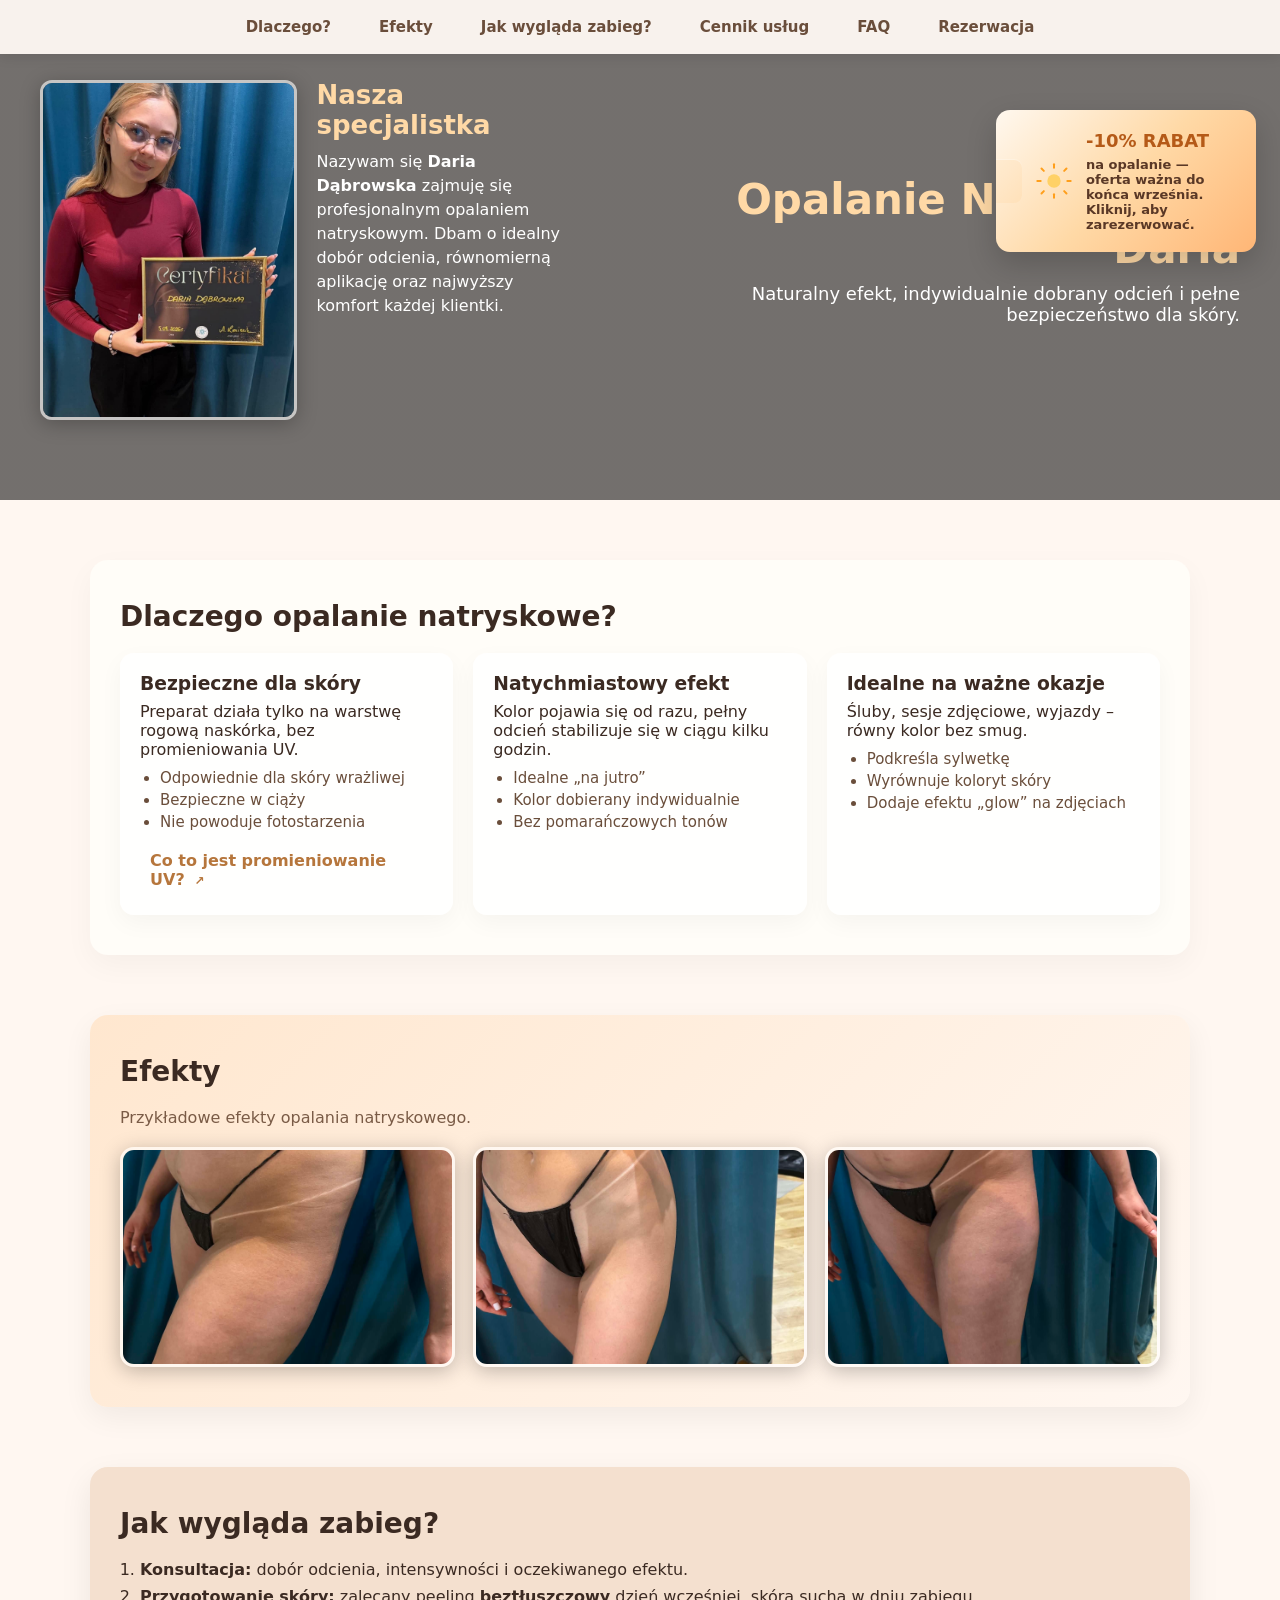
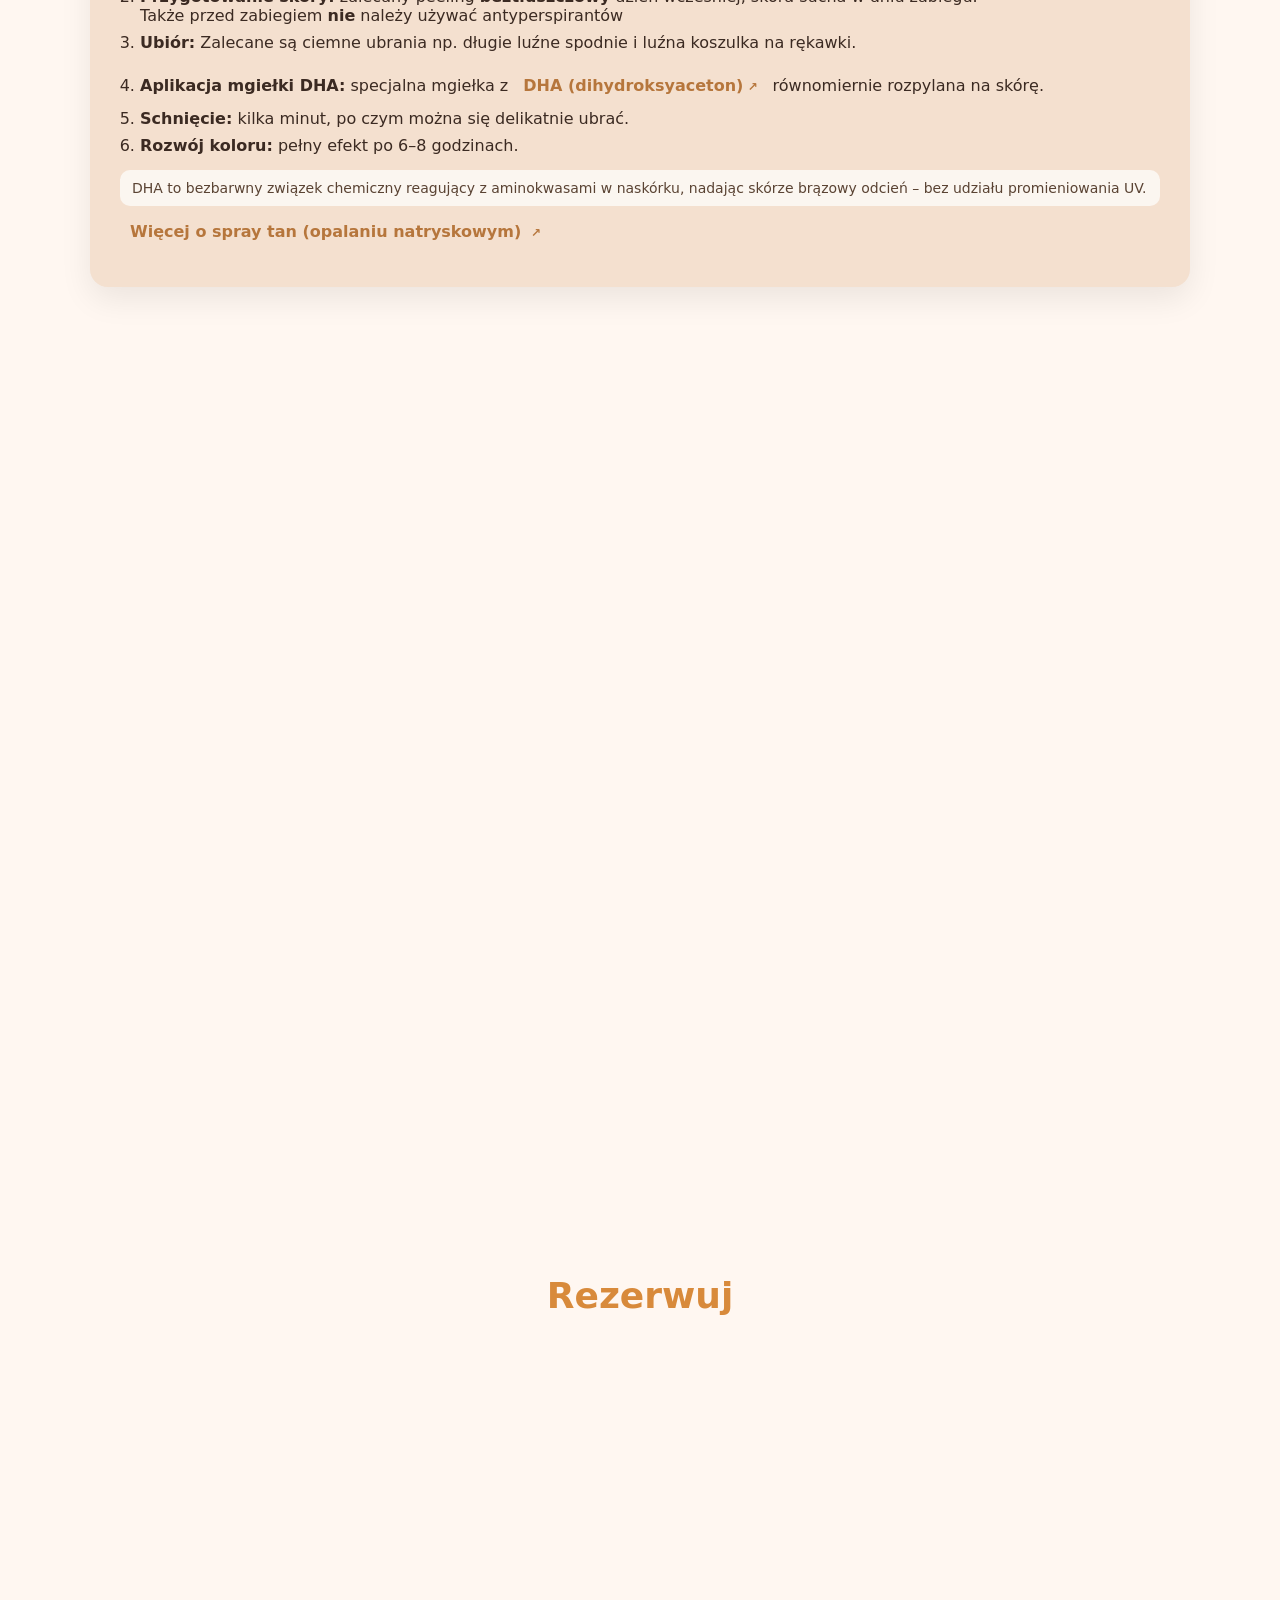
==== index.html @ 1b4a26d2 "update5" ====
<!DOCTYPE html>
<html lang="pl">
<head>
    <meta charset="UTF-8">
    <title>Opalanie Natryskowe – GlowTan</title>
    <link rel="stylesheet" href="style.css">
</head>
<body>

<article id="top-nav" class="nav-visible">
    <nav>
        <a href="#dlaczego">Dlaczego?</a>
        <a href="#galeria">Efekty</a>
        <a href="#zabieg">Jak wygląda zabieg?</a>
        <a href="#cennik">Cennik usług</a>
        <a href="#faq">FAQ</a>
        <a href="#rezerwacja">Rezerwacja</a>
    </nav>
</article>

<header class="hero">

    <div class="hero-left">
        <img loading="lazy" src="spec1.jpg" alt="Specjalistka Daria" class="spec-img" onclick="openImg(this.src)">



        <div class="spec-desc">
            <h2>Nasza specjalistka</h2>
            <p>
                Nazywam się <strong>Daria Dąbrowska</strong> zajmuję się profesjonalnym opalaniem natryskowym. Dbam o idealny dobór odcienia, równomierną aplikację
                oraz najwyższy komfort każdej klientki.
            </p>
        </div>
    </div>

    <div class="hero-right">
        <h1>Opalanie Natryskowe Daria</h1>
        <p>Naturalny efekt, indywidualnie dobrany odcień i pełne bezpieczeństwo dla skóry.</p>
    </div>


</header>


<main>

<section id="dlaczego" class="section panel-soft">
    <h2>Dlaczego opalanie natryskowe?</h2>
    <div class="icons">
        <div class="panel-card">
            <h3>Bezpieczne dla skóry</h3>
            <p>Preparat działa tylko na warstwę rogową naskórka, bez promieniowania UV.</p>
            <ul class="extra-list">
                <li>Odpowiednie dla skóry wrażliwej</li>
                <li>Bezpieczne w ciąży</li>
                <li>Nie powoduje fotostarzenia</li>
            </ul>
            <a class="ref-link" href="https://pl.wikipedia.org/wiki/Promieniowanie_UV" target="_blank">
                Co to jest promieniowanie UV?
            </a>
        </div>

        <div class="panel-card">
            <h3>Natychmiastowy efekt</h3>
            <p>Kolor pojawia się od razu, pełny odcień stabilizuje się w ciągu kilku godzin.</p>
            <ul class="extra-list">
                <li>Idealne „na jutro”</li>
                <li>Kolor dobierany indywidualnie</li>
                <li>Bez pomarańczowych tonów</li>
            </ul>
        </div>

        <div class="panel-card">
            <h3>Idealne na ważne okazje</h3>
            <p>Śluby, sesje zdjęciowe, wyjazdy – równy kolor bez smug.</p>
            <ul class="extra-list">
                <li>Podkreśla sylwetkę</li>
                <li>Wyrównuje koloryt skóry</li>
                <li>Dodaje efektu „glow” na zdjęciach</li>
            </ul>
        </div>
    </div>
</section>

<section id="galeria" class="section panel-gradient">
    <h2>Efekty</h2>
    <p class="section-subtitle">Przykładowe efekty opalania natryskowego.</p>
    <div class="gallery">
        <img loading="lazy" src="DA1.jpg" alt="Efekt opalania natryskowego 1" class="spec-img" onclick="openImg(this.src)">
        <img loading="lazy" src="DA2.jpg" alt="Efekt opalania natryskowego 2" class="spec-img" onclick="openImg(this.src)">
        <img loading="lazy" src="DA3.jpg" alt="Efekt opalania natryskowego 3" class="spec-img" onclick="openImg(this.src)">
    </div>
</section>

<section id="zabieg" class="section panel-strong">
    <h2>Jak wygląda zabieg?</h2>
    <div class="panel-content">
        <ol class="steps-list">
            <li><strong>Konsultacja:</strong> dobór odcienia, intensywności i oczekiwanego efektu.</li>
            <li><strong>Przygotowanie skóry:</strong> zalecany peeling <strong>beztłuszczowy</strong> dzień wcześniej, skóra sucha w dniu zabiegu.<br> Także przed zabiegiem <strong>nie</strong> należy używać antyperspirantów</li>
            <li><strong>Ubiór:</strong> Zalecane są ciemne ubrania np. długie luźne spodnie i luźna koszulka na rękawki.</li>
            <li><strong>Aplikacja mgiełki DHA:</strong> specjalna mgiełka z <a class="ref-link-inline" href="https://pl.wikipedia.org/wiki/Dihydroksyaceton" target="_blank">DHA (dihydroksyaceton)</a> równomiernie rozpylana na skórę.</li>
            <li><strong>Schnięcie:</strong> kilka minut, po czym można się delikatnie ubrać.</li>
            <li><strong>Rozwój koloru:</strong> pełny efekt po 6–8 godzinach.</li>
        </ol>
        <p class="info-note">
            DHA to bezbarwny związek chemiczny reagujący z aminokwasami w naskórku, nadając skórze brązowy odcień – bez udziału promieniowania UV.
        </p>
        <a class="ref-link" href="https://en.wikipedia.org/wiki/Spray_tan" target="_blank">
            Więcej o spray tan (opalaniu natryskowym)
        </a>
    </div>
</section>

<section class="cennik" id="cennik">
    <h2 class="slide-in">Cennik Usług</h2>

    <div class="cennik-box-container">

        <div class="cennik-box slide-in" >
            <h3>Zabieg opalania natryskowego</h3>
            <s><p class="cena">120 zł</p></s><p class="cena">108 zł</p>
            <p>Profesjonalny zabieg wykonywany <strong>wyłącznie</strong> z dojazdem do klienta.</p>
        </div>

    
        </div>
</section>


<section id="faq" class="section panel-gradient">
    <h2>FAQ</h2>
    <div class="faq-list">
        <div class="faq-item">
            <h3>Jak długo utrzymuje się efekt?</h3>
            <p>Najczęściej 7–10 dni, w zależności od pielęgnacji skóry.</p>
        </div>
        <div class="faq-item">
            <h3>Czy opalanie natryskowe jest bezpieczne?</h3>
            <p>Tak, ponieważ nie wykorzystuje promieniowania UV. Preparaty z DHA są szeroko stosowane w kosmetyce.</p>
            <a class="ref-link" href="https://pl.wikipedia.org/wiki/Samoopalacz" target="_blank">
                Przeczytaj więcej o samoopalaczach
            </a>
        </div>
        <div class="faq-item">
            <h3>Czy mogę iść na siłownię po zabiegu?</h3>
            <p>Zaleca się unikanie intensywnego pocenia przez pierwsze godziny po zabiegu.</p>
        </div>
    </div>
</section>

<section id="rezerwacja" class="rezerwacja">
    <h2>Rezerwuj</h2>

    <div class="rezerwacja-box slide-in">
        <ul>
            <li><strong>Telefonicznie:</strong> <a href="tel:+48XXXXXXXXX">+48 516 031 977</a></li>
            <li><strong>Instagram:</strong> <a href="https://www.instagram.com/opalanie_natryskowe_daria" target="_blank">@opalanie_natryskowe_daria</a></li>
        </ul>
    </div>
</section>


</main>

<!-- Global discount floating button (follows viewport) -->
<div class="discount-floating" role="note" aria-label="-10% rabat do końca września">
    <a href="#rezerwacja" class="discount-link">
        <svg width="40" height="40" viewBox="0 0 24 24" fill="none" xmlns="http://www.w3.org/2000/svg" aria-hidden="true">
            <circle cx="12" cy="12" r="4" fill="#ffd166" />
            <g stroke="#ff9f1c" stroke-width="1.2" stroke-linecap="round">
                <path d="M12 2v2" />
                <path d="M12 20v2" />
                <path d="M2 12h2" />
                <path d="M20 12h2" />
                <path d="M4.5 4.5l1.4 1.4" />
                <path d="M18.1 18.1l1.4 1.4" />
                <path d="M4.5 19.5l1.4-1.4" />
                <path d="M18.1 5.9l1.4-1.4" />
            </g>
        </svg>
        <div class="discount-inner">
            <strong>-10% RABAT</strong>
            <span>na opalanie — oferta ważna do końca września. Kliknij, aby zarezerwować.</span>
        </div>
    </a>
</div>

<div id="imgModal" class="img-modal" onclick="closeImg()">
    <img id="imgModalContent">
</div>
<script src="script.js"></script>
</body>
</html>
---- style.css ----
* {
    box-sizing: border-box;
    margin: 0;
    padding: 0;
    font-family: system-ui, -apple-system, BlinkMacSystemFont, "Segoe UI", sans-serif;
}

body {
    background: #fff7f1;
    color: #3b2a22;
}

/*HERO – TŁO I PODSTAWOWY STYL */
.hero {
    background: linear-gradient(
        rgba(0,0,0,0.55),
        rgba(0,0,0,0.55)
    ),
    url('hero.jpg') center/cover no-repeat;
    padding: 120px 40px;
    color: white;

    display: flex;
    justify-content: space-between;
    align-items: center;
    gap: 50px;
}

/* LEWA STRONA: ZDJĘCIE + OPIS SPECJALISTKI*/
.hero-left {
    display: flex;
    align-items: flex-start;
    gap: 20px;
    max-width: 45%;
}

/* Zdjęcie specjalistki — kwadratowe*/
.spec-img {
    width: 340px;
    height: 340px;
    object-fit: cover;
    border-radius: 12px;
    box-shadow: 0 4px 20px rgba(0,0,0,0.25);
    border: 3px solid rgba(255,255,255,0.6);
}

/* Opis specjalistki */
.spec-desc h2 {
    margin: 0 0 10px;
    font-size: 26px;
    color: #ffd9a6;
}

.spec-desc p {
    font-size: 16px;
    line-height: 1.5;
}

/*PRAWA STRONA: OPALANIE NATRYSKOWE*/
.hero-right {
    max-width: 45%;
    text-align: right;
}

.hero-right h1 {
    font-size: 42px;
    margin-bottom: 10px;
    color: #ffd9a6;
}

.hero-right p {
    font-size: 18px;
}

/* ===== RESPONSYWNOŚĆ ===== */
@media (max-width: 900px) {
    .hero {
        flex-direction: column;
        text-align: center;
    }

    .hero-left,
    .hero-right {
        max-width: 100%;
        text-align: center;
        justify-content: center;
    }

    .hero-left {
        flex-direction: column;
        align-items: center;
    }
}

/* Ustawienie dwóch bloków obok siebie */
.hero {
    display: flex;
    justify-content: space-between;
    align-items: center;
    gap: 50px;
    padding: 80px 40px;
    color: white;
}

/* Lewy blok – Twój obecny tekst */
.hero-content {
    max-width: 50%;
}

/* Prawy blok – zdjęcie + opis */
.hero-specialist {
    display: flex;
    align-items: center;
    gap: 20px;
    background: rgba(255,255,255,0.15);
    padding: 20px;
    border-radius: 16px;
    backdrop-filter: blur(4px);
    box-shadow: 0 4px 20px rgba(0,0,0,0.25);
}

/* Zdjęcie specjalistki */
.hero-specialist img {
    width: 160px;
    height: 160px;
    object-fit: cover;
    border-radius: 50%;
    border: 3px solid rgba(255,255,255,0.6);
}

/* Opis specjalistki */
.hero-desc h2 {
    margin: 0 0 10px;
    font-size: 24px;
    color: #ffd9a6;
}

.hero-desc p {
    font-size: 16px;
    line-height: 1.5;
}

/* Responsywność */
@media (max-width: 900px) {
    .hero {
        flex-direction: column;
        text-align: center;
    }

    .hero-content,
    .hero-specialist {
        max-width: 100%;
    }

    .hero-specialist {
        flex-direction: column;
    }
}


/* TOP NAV */

#top-nav {
    position: fixed;
    top: 0;
    left: 0;
    width: 100%;
    background: rgba(255, 249, 245, 0.95);
    backdrop-filter: blur(6px);
    padding: 12px 0;
    box-shadow: 0 4px 12px rgba(0,0,0,0.08);
    z-index: 9999;
    transition: transform 0.4s ease, opacity 0.4s ease;
}

#top-nav nav {
    display: flex;
    justify-content: center;
    gap: 28px;
}

#top-nav nav a {
    text-decoration: none;
    color: #6a4e3b;
    font-weight: 600;
    font-size: 15px;
}

.nav-visible {
    transform: translateY(0);
    opacity: 1;
}

.nav-hidden {
    transform: translateY(-100%);
    opacity: 0;
}

/* SEKCJE */

.section {
    max-width: 1100px;
    margin: 60px auto;
    padding: 40px 30px;
}

.section h2 {
    font-size: 28px;
    margin-bottom: 20px;
}

.section-subtitle {
    margin-bottom: 20px;
    color: #7a5b46;
}

/* PANELE */

.panel-soft {
    background: #fffdf8;
    border-radius: 18px;
    box-shadow: 0 10px 30px rgba(0,0,0,0.04);
}

.panel-gradient {
    background: linear-gradient(135deg, #ffe7cf, #fff7f1);
    border-radius: 18px;
    box-shadow: 0 10px 30px rgba(0,0,0,0.06);
}

.panel-strong {
    background: #f4e0cf;
    border-radius: 18px;
    box-shadow: 0 12px 32px rgba(0,0,0,0.08);
}

.panel-content {
    margin-top: 10px;
}

/* IKONY / KARTY */

.icons {
    display: grid;
    grid-template-columns: repeat(auto-fit, minmax(260px, 1fr));
    gap: 20px;
}

.panel-card {
    background: rgba(255, 255, 255, 0.9);
    border-radius: 14px;
    padding: 20px;
    box-shadow: 0 8px 24px rgba(0,0,0,0.04);
}

.panel-card h3 {
    margin-bottom: 8px;
}

/* LISTY */

.extra-list {
    margin-top: 10px;
    padding-left: 20px;
    list-style: disc;
    color: #6a4e3b;
    font-size: 15px;
}

.extra-list li {
    margin-bottom: 4px;
}

.steps-list {
    list-style: decimal;
    padding-left: 20px;
    margin-bottom: 15px;
}

.steps-list li {
    margin-bottom: 8px;
}

/* INFO NOTE */

.info-note {
    margin-top: 10px;
    font-size: 14px;
    color: #5a4333;
    background: rgba(255, 255, 255, 0.7);
    padding: 10px 12px;
    border-radius: 10px;
}

/* REF LINKI */

.ref-link,
.ref-link-inline {
    display: inline-block;
    margin-top: 10px;
    color: #b6763c;
    text-decoration: none;
    font-weight: 600;
    position: relative;
}

.ref-link::after,
.ref-link-inline::after {
    content: "↗";
    margin-left: 4px;
    font-size: 12px;
}

.ref-link:hover,
.ref-link-inline:hover {
    color: #8f5629;
    text-decoration: underline;
}

/* GALERIA */

.gallery {
    display: grid;
    grid-template-columns: repeat(auto-fit, minmax(260px, 1fr));
    gap: 18px;
}

.gallery img {
    width: 100%;
    height: 220px;
    object-fit: cover;
    object-position: center;
    border-radius: 14px;
    opacity: 0;
    transform: translateY(40px);
    transition: opacity 0.8s ease, transform 0.8s ease;
}

.gallery img.visible {
    opacity: 1;
    transform: translateY(0);
}

.gallery img:hover {
    transform: translateY(-4px);
    box-shadow: 0 10px 25px rgba(0,0,0,0.18);
}
/* FAQ */

.faq-list {
    display: grid;
    grid-template-columns: repeat(auto-fit, minmax(260px, 1fr));
    gap: 18px;
}

.faq-item {
    background: rgba(255, 255, 255, 0.9);
    border-radius: 14px;
    padding: 18px;
    box-shadow: 0 8px 24px rgba(0,0,0,0.04);
}

.faq-item h3 {
    margin-bottom: 6px;
}

/* rezerwacja */

.rezerwacja {
    padding: 60px 40px;
    text-align: center;
}

.rezerwacja h2 {
    font-size: 36px;
    color: #d88a3b; /* Twój złoto-brązowy kolor */
    margin-bottom: 20px;
}

.rezerwacja-box {
    background: rgba(255,255,255,0.1);
    padding: 25px;
    border-radius: 16px;
    backdrop-filter: blur(4px);
    display: inline-block;
    text-align: left;
    box-shadow: 0 4px 20px rgba(0,0,0,0.25);
}

.rezerwacja-box ul {
    list-style: none;
    padding: 0;
    margin: 0;
}

.rezerwacja-box li {
    font-size: 20px;
    margin: 12px 0;
}

.rezerwacja-box a {
    color: #d88a3b; /* pastelowe złoto jak „Twoja specjalistka” */
    text-decoration: none;
}

.rezerwacja-box a:hover {
    text-decoration: underline;
}

/* ANIMACJE SEKCJI */

.section {
    opacity: 0;
    transform: translateY(40px);
    transition: opacity 0.6s ease, transform 0.6s ease;
}

.section.visible {
    opacity: 1;
    transform: translateY(0);
}
/* cennik */
.slide-in {
    opacity: 0;
    transform: translateY(40px);
    transition: all 0.8s ease;
}

.slide-in.visible {
    opacity: 1;
    transform: translateY(0);
}

.cennik {
    padding: 60px 40px;
    text-align: center;
}
.cennik-box-container {
    position: relative;
    display: flex;
    flex-wrap: wrap;
    gap: 30px;
    justify-content: center;
    margin-top: 30px;
}

.cennik h2 {
    font-size: 36px;
    color: #d88a3b; 
    margin-bottom: 20px;
}

.cennik-box {
    background: rgba(255,255,255,0.1);
    padding: 25px;
    border-radius: 16px;
    backdrop-filter: blur(4px);
    box-shadow: 0 4px 20px rgba(0,0,0,0.25);

    width: 320px; 
    text-align: left;
}


.cennik-box h3 {
    margin-bottom: 10px;
    font-size: 24px;
}

.cennik-box h4 {
    margin-top: 15px;
    margin-bottom: 5px;
    font-size: 20px;
}

.cena {
    font-size: 22px;
    font-weight: bold;
    color: #d88a3b;
}

.cennik-box ul {
    margin-top: 10px;
    padding-left: 20px;
}

.cennik-box ul li {
    margin-bottom: 8px;
    font-size: 18px;
}
a {
    color: #d88a3b; /* Twój kolor przewodni */
    text-decoration: none;
    padding: 6px 10px;
    border-radius: 8px;
    transition: all 0.25s ease;
}

a:hover {
    background: rgba(216, 138, 59, 0.15); /* delikatne złote podświetlenie */
    color: #000; /* lekka zmiana koloru tekstu */
    box-shadow: 0 3px 10px rgba(0,0,0,0.15); /* miękki cień */
    transform: translateY(-2px); /* subtelne uniesienie */
}
/* Powiększone zdjęcie – modal */
.img-modal {
    display: none;
    position: fixed;
    z-index: 9999;
    left: 0;
    top: 0;
    width: 100%;
    height: 100%;
    background: rgba(0,0,0,0.85);
    justify-content: center;
    align-items: center;
    cursor: zoom-out;
}

.img-modal img {
    max-width: 90%;
    max-height: 90%;
    border-radius: 12px;
    box-shadow: 0 0 25px rgba(255,255,255,0.4);
    animation: zoomIn 0.25s ease;
}

/* Animacja wejścia */
@keyframes zoomIn {
    from { transform: scale(0.7); opacity: 0; }
    to { transform: scale(1); opacity: 1; }
}
#opinia {
    padding-bottom: 400px; 
}
/* === TELEFONY (małe ekrany) === */
@media (max-width: 600px) {

    body {
        font-size: 18px; 
        line-height: 1.6;
    }

    h1 {
        font-size: 32px;
    }

    h2 {
        font-size: 28px;
    }

    p, li {
        font-size: 18px;
    }

    .hero {
        padding: 60px 20px;
        flex-direction: column;
        text-align: center;
    }

    .hero-left,
    .hero-right {
        max-width: 100%;
        text-align: center;
    }

    .spec-img {
        width: 200px;
        height: auto;
    }
}
@media (max-width: 600px) {

    .cennik-box-container {
        display: block;
    }

    .cennik-box {
        width: 100%;
        margin-bottom: 25px;
        padding: 20px;
    }

    .cennik h2 {
        font-size: 28px;
    }

    .cennik-box h3 {
        font-size: 22px;
    }

    .cennik-box h4 {
        font-size: 18px;
    }

    .cena {
        font-size: 20px;
    }
}


@media (max-width: 600px) {
    section {
        padding: 50px 20px;
    }
}
@media (max-width: 600px) {
    .faq-item {
        padding: 20px;
        font-size: 18px;
    }
}
@media (max-width: 600px) {
    .rezerwacja-box {
        padding: 20px;
        font-size: 18px;
    }
}
@media (max-width: 600px) {

    article {
        font-size: 20px;          
        line-height: 1.7;         
        padding: 20px;            
    }

    article h2 {
        font-size: 26px;
        margin-bottom: 15px;
    }

    article a {
        font-size: 20px;         
        padding: 12px 0;         
        display: block;          
    }

    article ul {
        margin-top: 15px;
    }

    article li {
        margin-bottom: 12px;
        font-size: 20px;
    }
}

/* Discount badges */
.cennik-box-container {
    position: relative;
}

/* Standout discount card — global fixed floating */
.discount-floating {
    position: fixed;
    top: 110px;
    right: 24px;
    width: 260px;
    background: linear-gradient(135deg, #fff8ef 0%, #ffd9a6 50%, #ffb676 100%);
    color: #3b2a22;
    padding: 12px;
    border-radius: 14px;
    box-shadow: 0 12px 30px rgba(0,0,0,0.18);
    z-index: 9998;
    display: flex;
    align-items: center;
    justify-content: flex-start;
    overflow: hidden;
    transform: none;
}

.discount-floating::before {
    content: '';
    position: absolute;
    left: -18px;
    top: 50%;
    transform: translateY(-50%);
    width: 44px;
    height: 44px;
    background: rgba(255,159,28,0.06);
    border-radius: 8px;
    box-shadow: inset 0 1px 0 rgba(255,255,255,0.4);
}

.discount-link {
    display: flex;
    align-items: center;
    gap: 12px;
    text-decoration: none;
    color: inherit;
    padding: 8px 10px 8px 26px;
    width: 100%;
}

.discount-link svg { flex: 0 0 auto; }

.discount-floating .discount-inner { text-align: left; font-weight: 700; }
.discount-floating .discount-inner strong { display:block; font-size:18px; color:#b55a18; }
.discount-floating .discount-inner span { display:block; font-weight:600; font-size:13px; margin-top:6px; color:#5a3826; }

.discount-floating:hover { transform: translateY(-4px); box-shadow: 0 18px 40px rgba(0,0,0,0.22); }

@media (max-width: 900px) {
    .discount-floating { position: fixed; bottom: 20px; top: auto; right: 16px; left: auto; width: calc(100% - 32px); transform: translateX(0); }
}

/* ensure page has extra space at bottom so anchors can scroll */
main {
    padding-bottom: 160px;
}

/* avoid fixed header covering targets */
.section {
    scroll-margin-top: 120px;
}
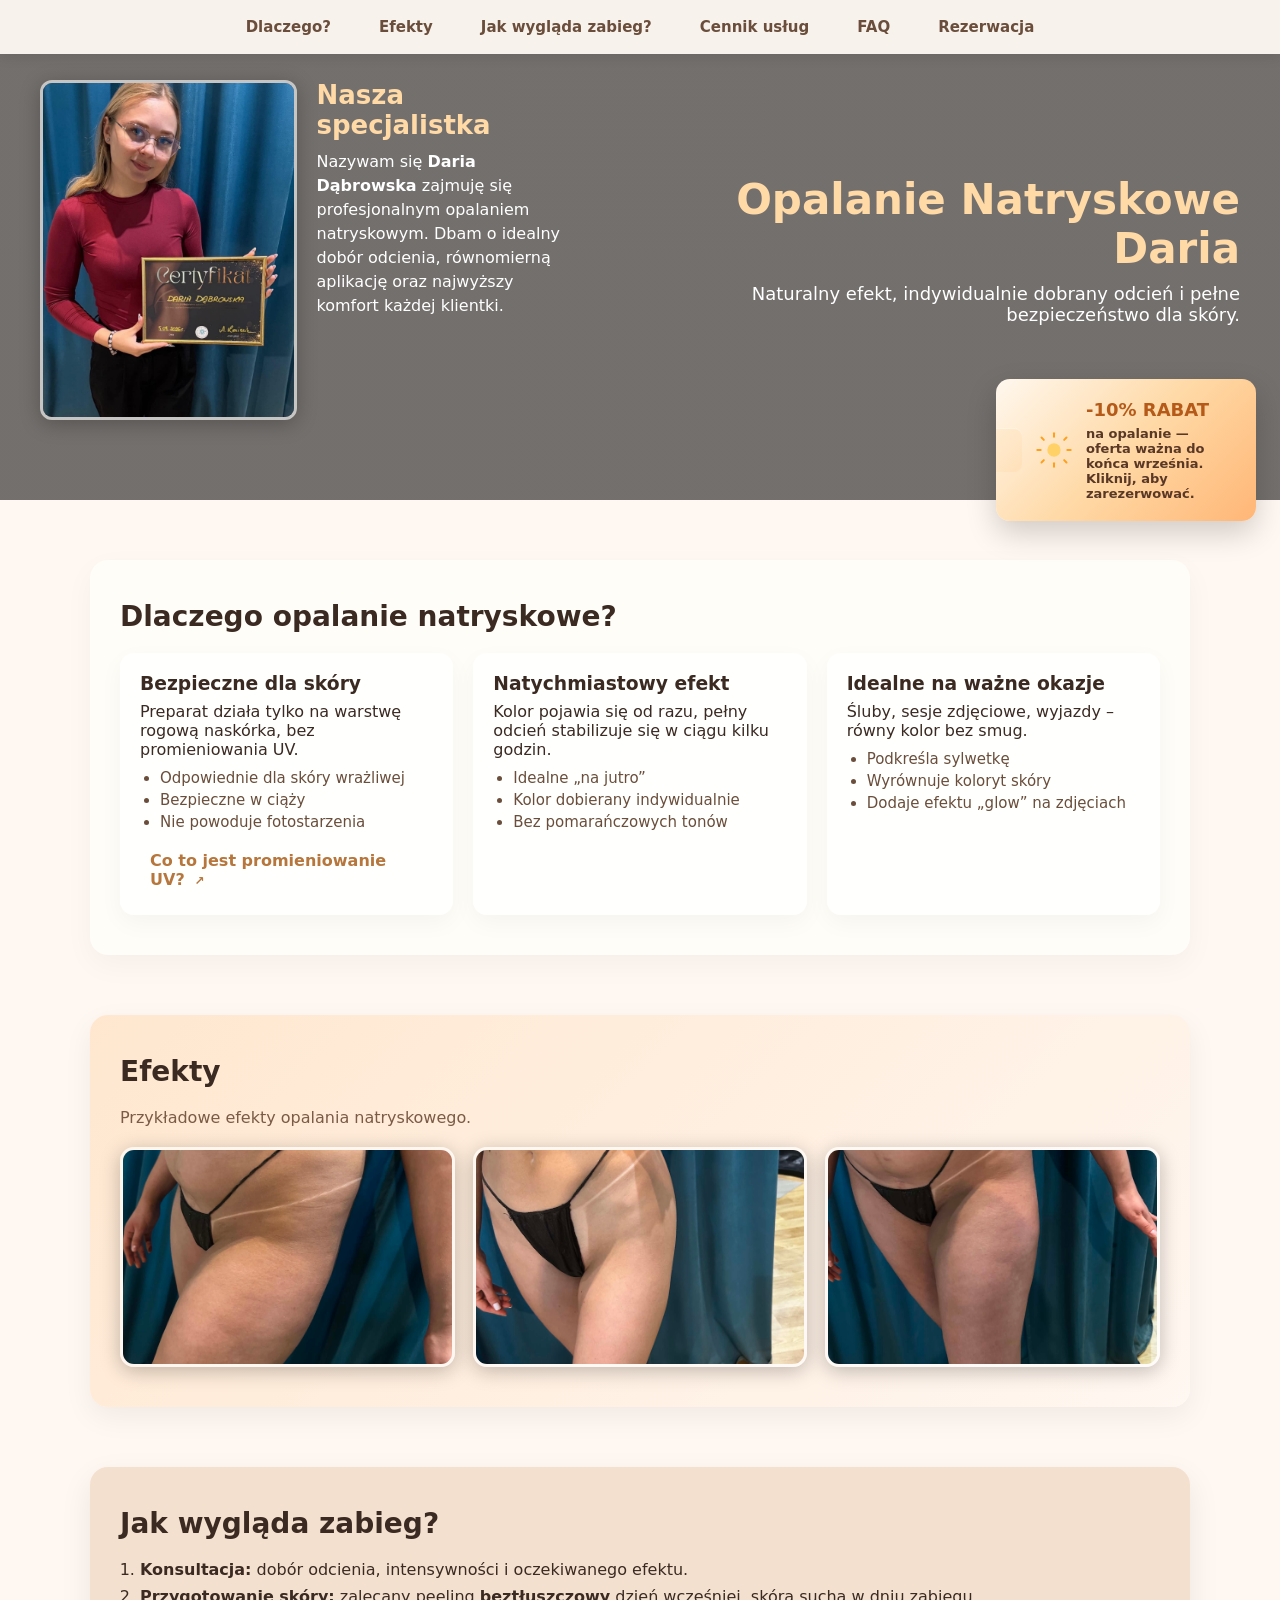
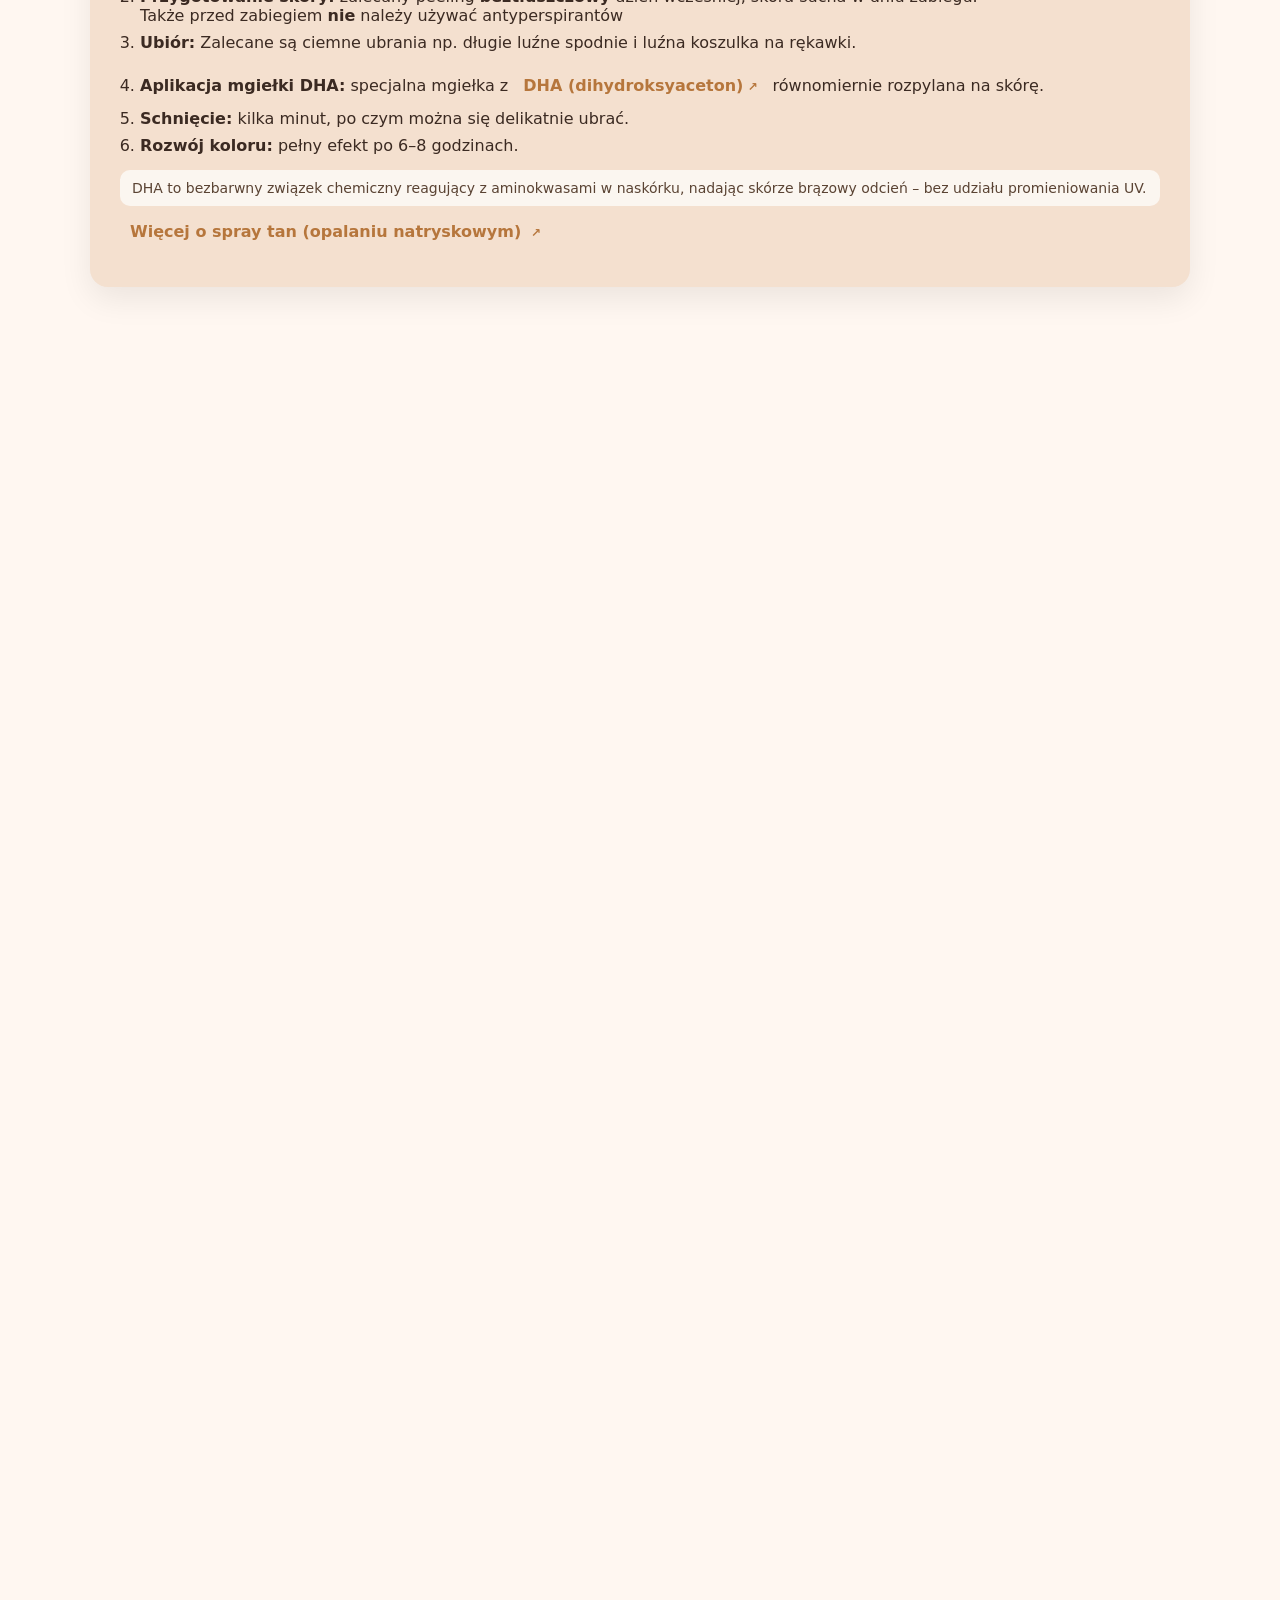
==== commit 3a503311: "update6" ====
--- a/index.html
+++ b/index.html
@@ -151,7 +151,7 @@
 </section>
 
 <section id="rezerwacja" class="rezerwacja">
-    <h2>Rezerwuj</h2>
+    <h2 class="slide-in">Rezerwuj</h2>
 
     <div class="rezerwacja-box slide-in">
         <ul>
--- a/style.css
+++ b/style.css
@@ -654,8 +654,9 @@
 /* Standout discount card — global fixed floating */
 .discount-floating {
     position: fixed;
-    top: 110px;
+    top: 50%;
     right: 24px;
+    transform: translateY(-50%);
     width: 260px;
     background: linear-gradient(135deg, #fff8ef 0%, #ffd9a6 50%, #ffb676 100%);
     color: #3b2a22;
@@ -667,7 +668,6 @@
     align-items: center;
     justify-content: flex-start;
     overflow: hidden;
-    transform: none;
 }
 
 .discount-floating::before {
@@ -699,7 +699,7 @@
 .discount-floating .discount-inner strong { display:block; font-size:18px; color:#b55a18; }
 .discount-floating .discount-inner span { display:block; font-weight:600; font-size:13px; margin-top:6px; color:#5a3826; }
 
-.discount-floating:hover { transform: translateY(-4px); box-shadow: 0 18px 40px rgba(0,0,0,0.22); }
+.discount-floating:hover { transform: translateX(6px); box-shadow: 0 18px 40px rgba(0,0,0,0.22); }
 
 @media (max-width: 900px) {
     .discount-floating { position: fixed; bottom: 20px; top: auto; right: 16px; left: auto; width: calc(100% - 32px); transform: translateX(0); }
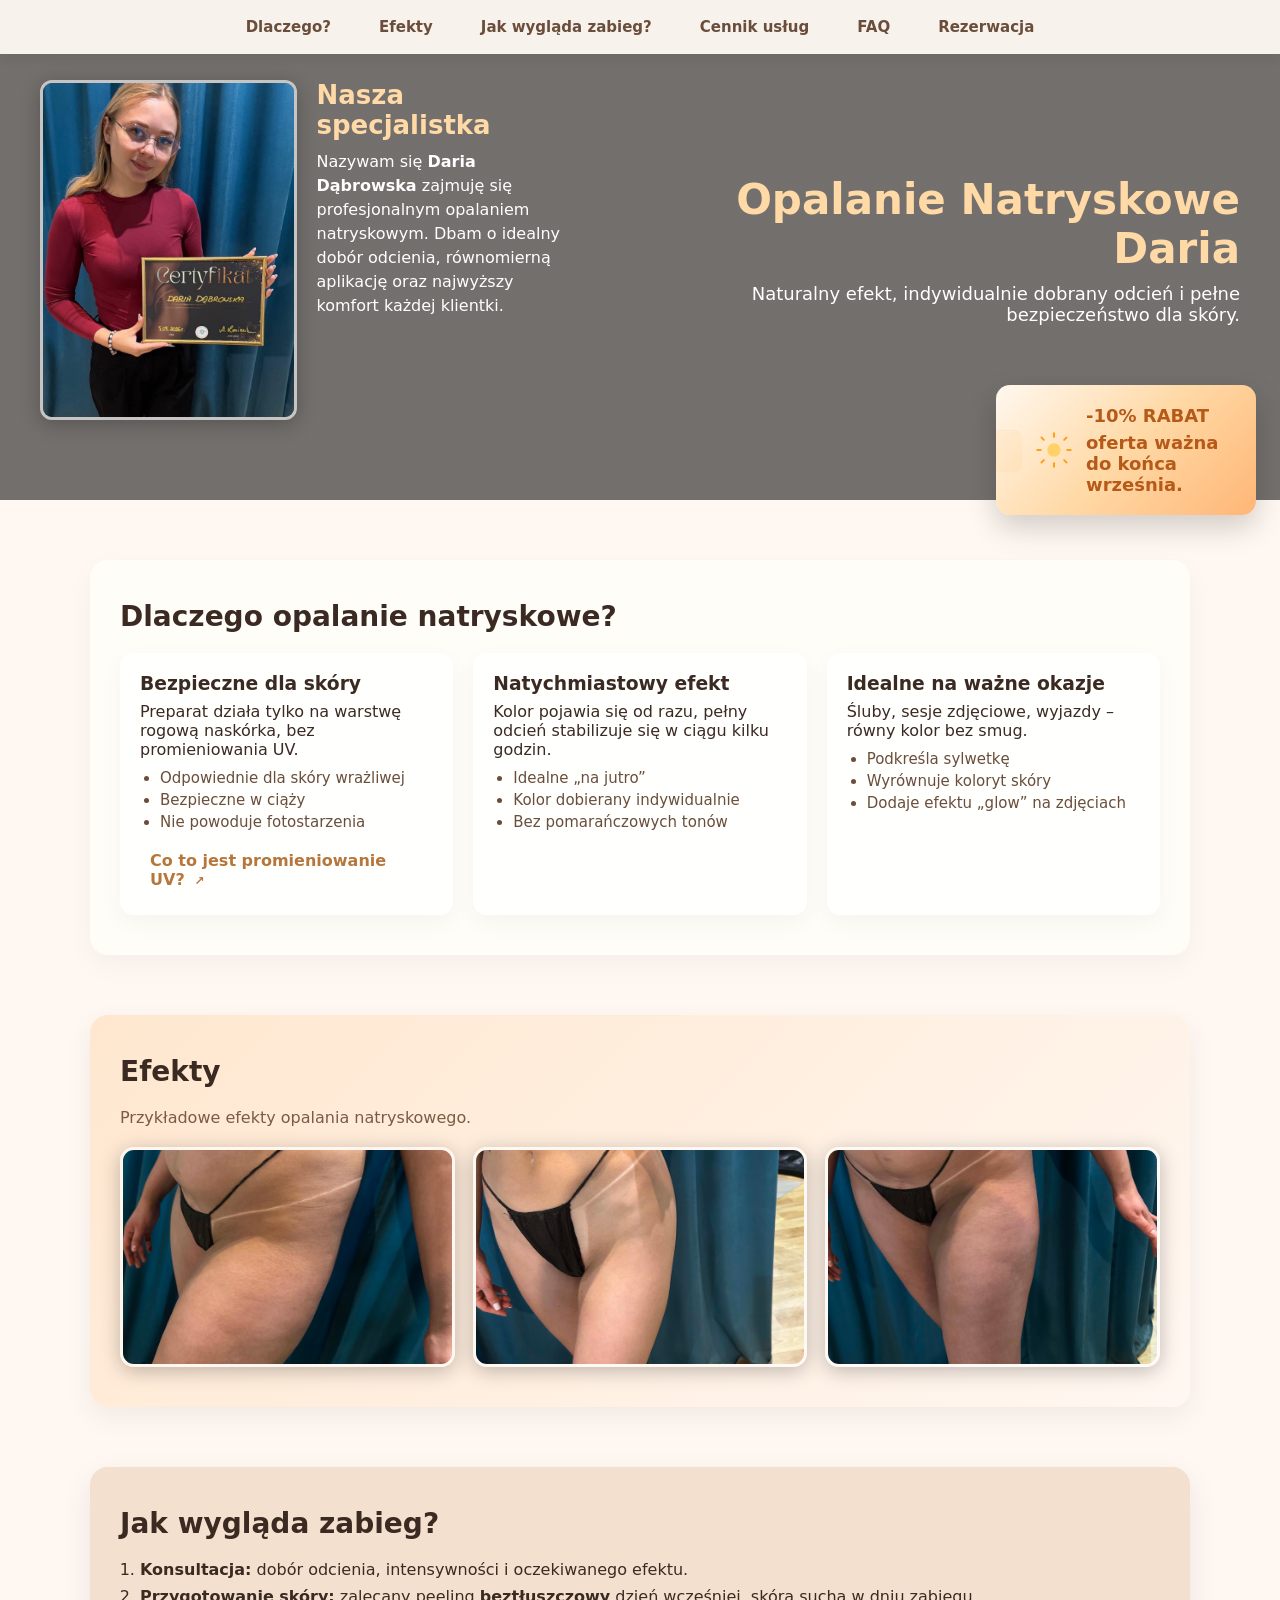
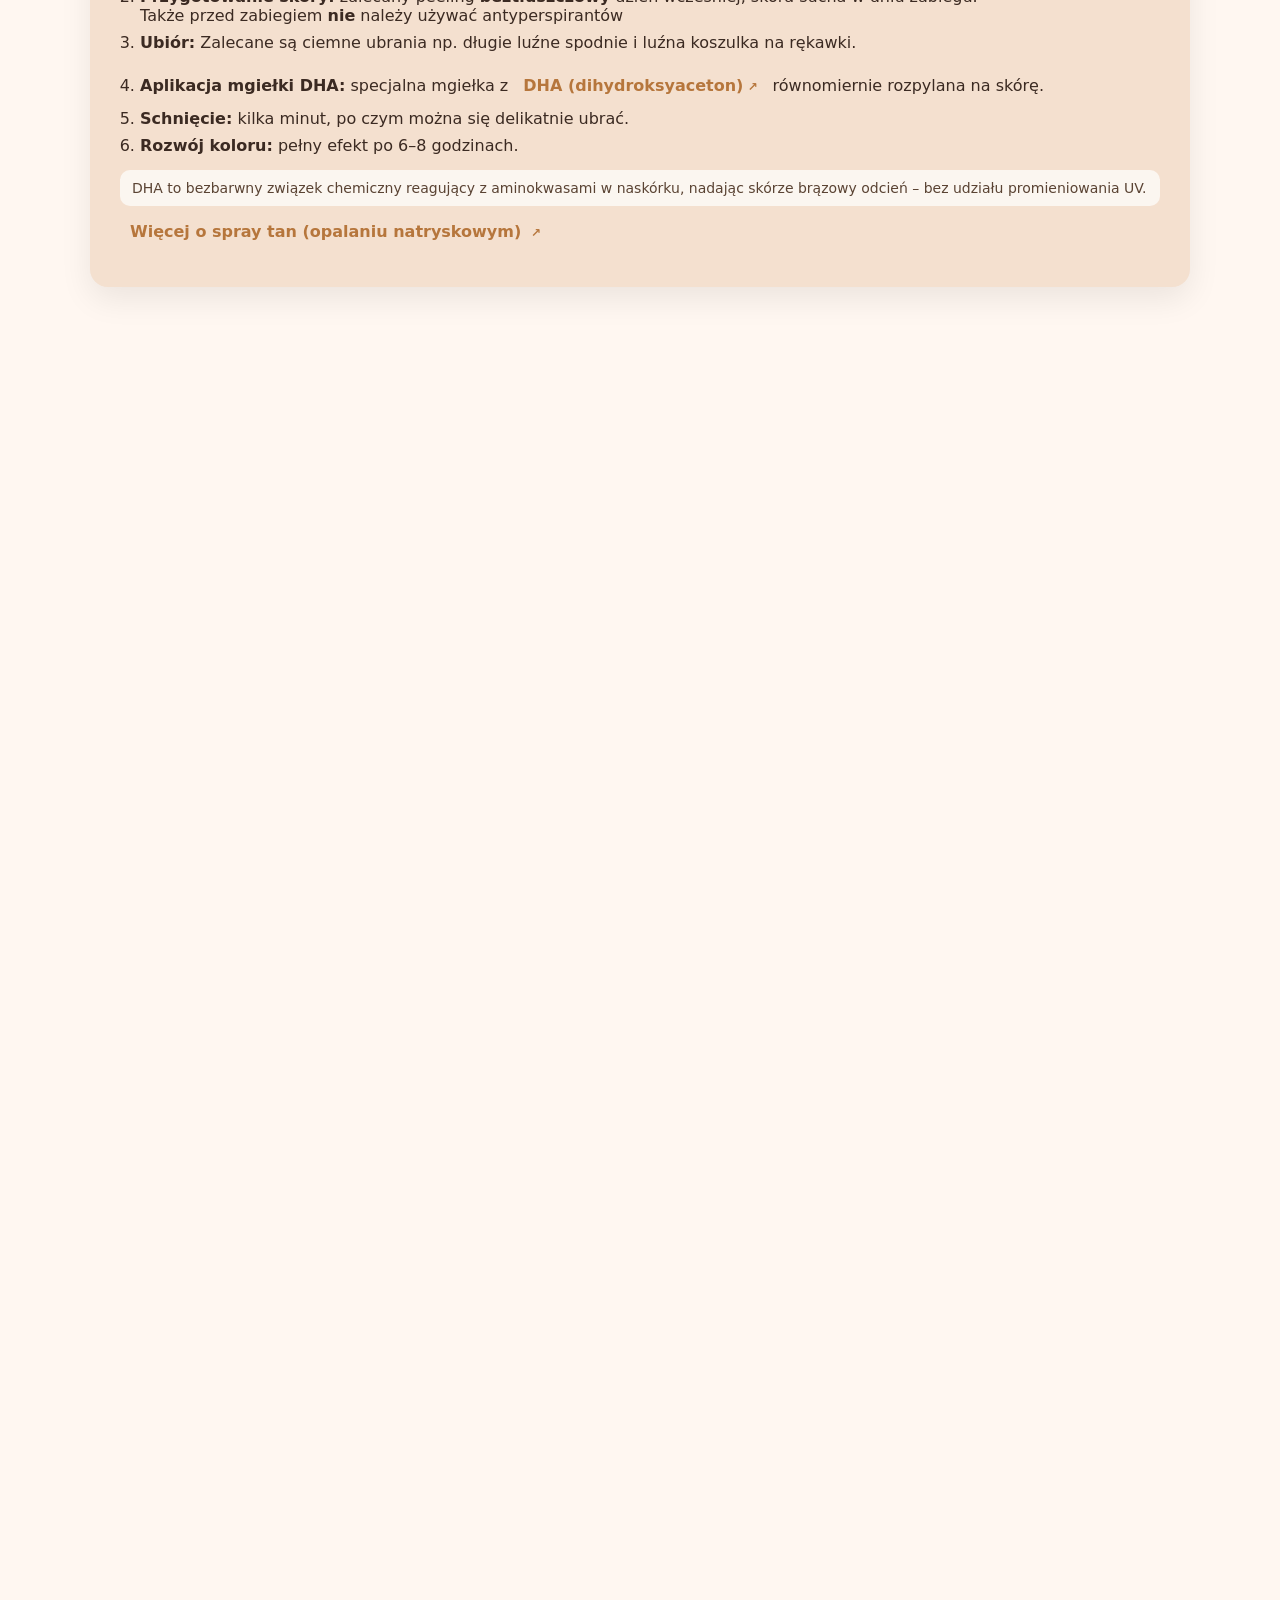
==== commit e576dd05: "Update index.html" ====
--- a/index.html
+++ b/index.html
@@ -182,7 +182,7 @@
         </svg>
         <div class="discount-inner">
             <strong>-10% RABAT</strong>
-            <span>na opalanie — oferta ważna do końca września. Kliknij, aby zarezerwować.</span>
+            <span><strong>oferta ważna do końca września.</strong></span>
         </div>
     </a>
 </div>
--- a/style.css
+++ b/style.css
@@ -9,7 +9,12 @@
     background: #fff7f1;
     color: #3b2a22;
 }
-
+.discount-floating {
+    position: fixed;
+    top: 50%;
+    right: 24px;
+    transform: translateY(-50%);
+}
 /*HERO – TŁO I PODSTAWOWY STYL */
 .hero {
     background: linear-gradient(
@@ -699,7 +704,7 @@
 .discount-floating .discount-inner strong { display:block; font-size:18px; color:#b55a18; }
 .discount-floating .discount-inner span { display:block; font-weight:600; font-size:13px; margin-top:6px; color:#5a3826; }
 
-.discount-floating:hover { transform: translateX(6px); box-shadow: 0 18px 40px rgba(0,0,0,0.22); }
+
 
 @media (max-width: 900px) {
     .discount-floating { position: fixed; bottom: 20px; top: auto; right: 16px; left: auto; width: calc(100% - 32px); transform: translateX(0); }
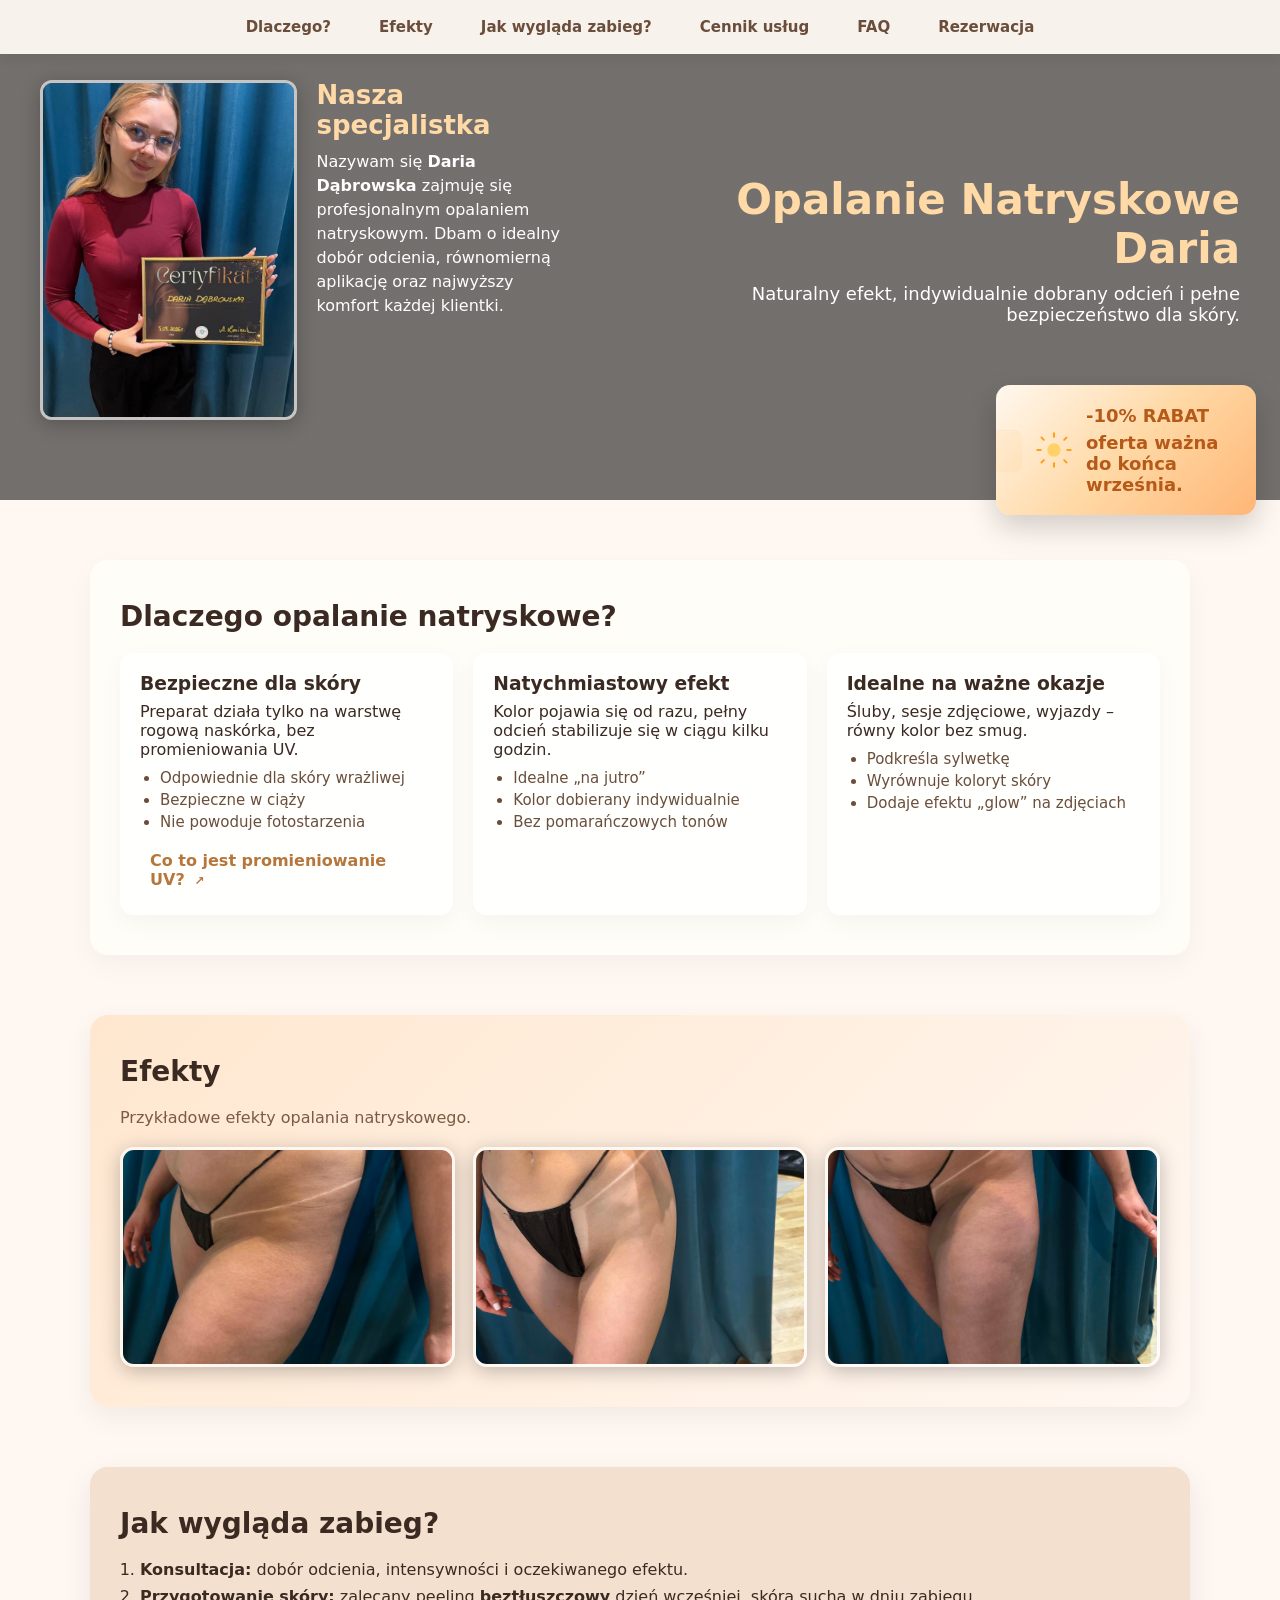
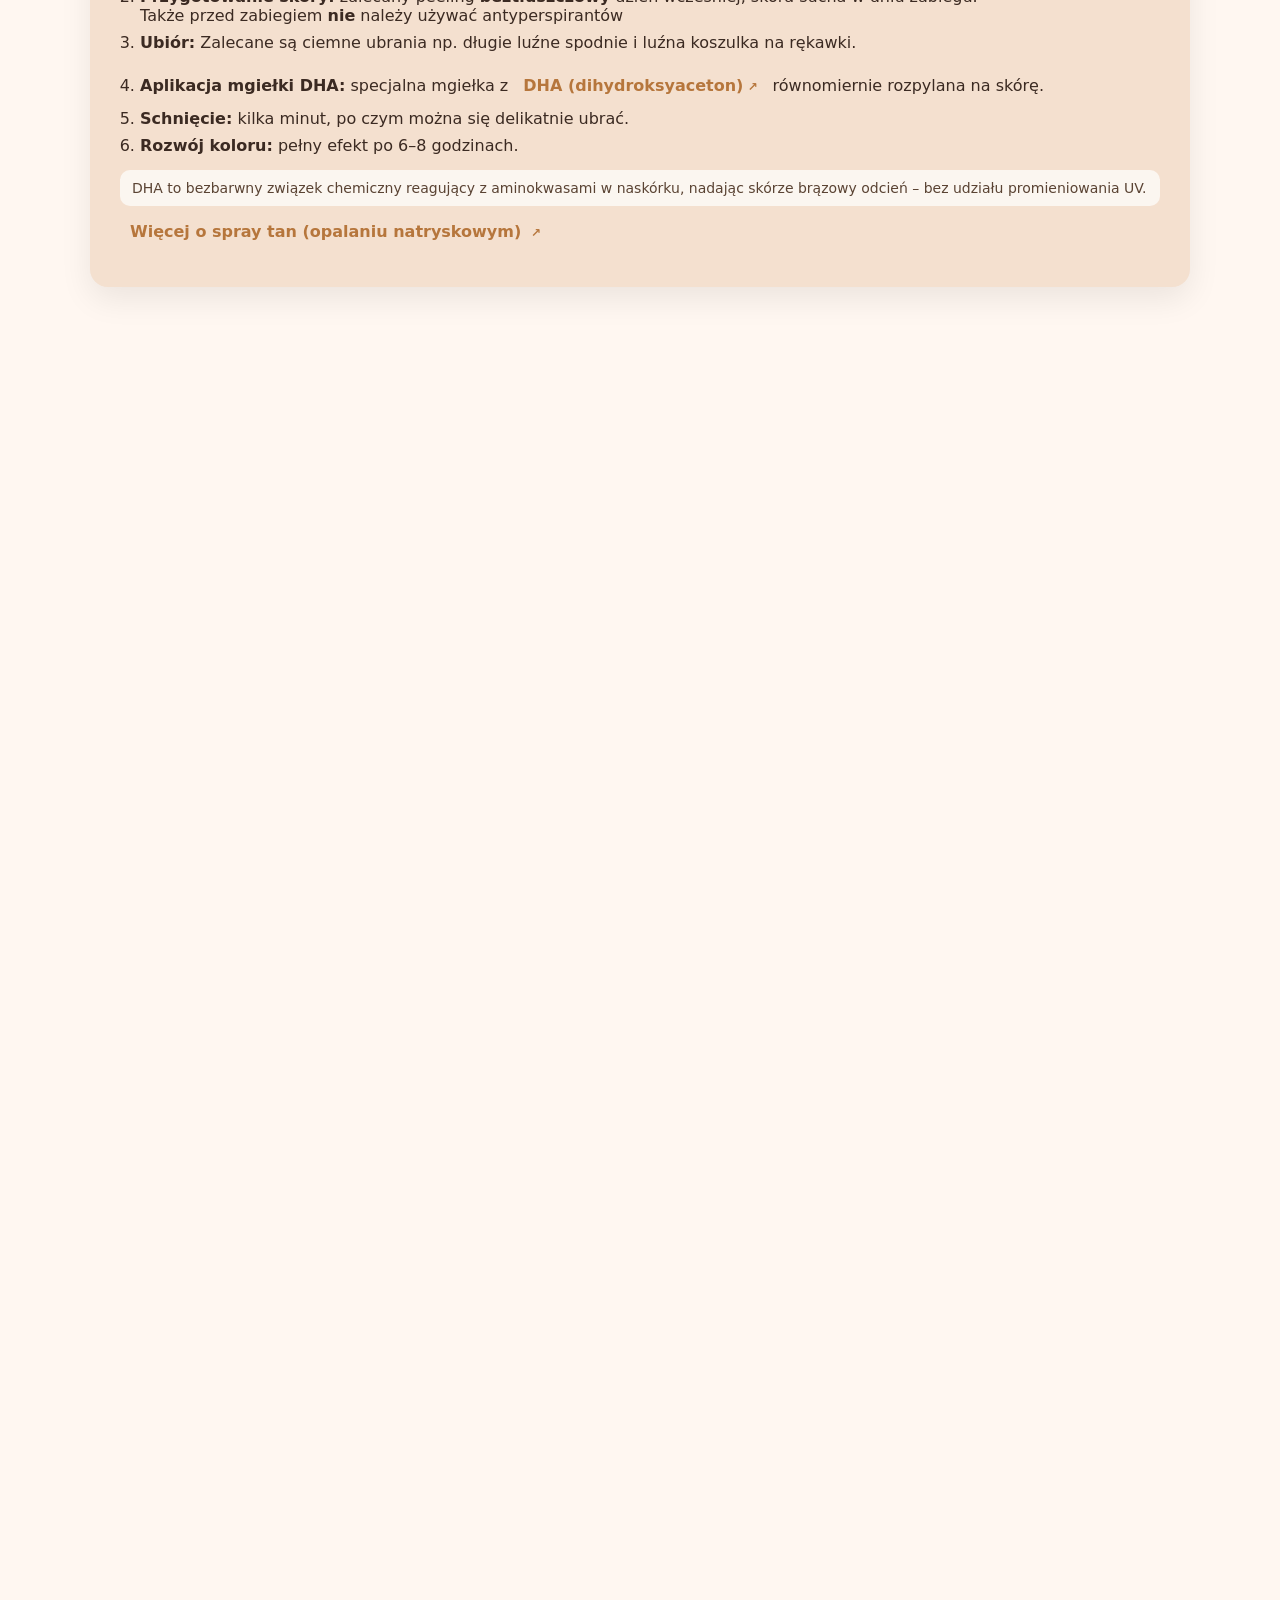
==== commit af3553ad: "Update index.html" ====
--- a/index.html
+++ b/index.html
@@ -2,8 +2,14 @@
 <html lang="pl">
 <head>
     <meta charset="UTF-8">
-    <title>Opalanie Natryskowe – GlowTan</title>
+    <title>Opalanie Natryskowe Daria Białystok</title>
     <link rel="stylesheet" href="style.css">
+    
+    <meta name="description" content="Opalanie natryskowe Białystok i okolice. Profesjonalny spray tan z dojazdem do klienta. Naturalny efekt, bez smug, bez pomarańczowego odcienia. piękna opalenizna w 15 minut.">
+    <meta name="keywords" content="opalanie natryskowe, spray tan, białystok, opalanie z dojazdem, opalanie Białystok, opalanie natryskowe białystok, opalanie Wysokie Mazowieckie, opalanie natryskowe wysokie mazowieckie, Daria dąbrowska, Daria Opalanie natryskowe, tan by daria">
+    <meta name="author" content="Szefustyle">
+    <meta name="robots" content="index, follow">
+
 </head>
 <body>
 
@@ -41,8 +47,6 @@
 
 
 </header>
-
-
 <main>
 
 <section id="dlaczego" class="section panel-soft">
@@ -114,14 +118,14 @@
 </section>
 
 <section class="cennik" id="cennik">
-    <h2 class="slide-in">Cennik Usług</h2>
+    <h2 class="slide-in">Cennik</h2>
 
     <div class="cennik-box-container">
-
+        
         <div class="cennik-box slide-in" >
             <h3>Zabieg opalania natryskowego</h3>
             <s><p class="cena">120 zł</p></s><p class="cena">108 zł</p>
-            <p>Profesjonalny zabieg wykonywany <strong>wyłącznie</strong> z dojazdem do klienta.</p>
+            <p>Profesjonalny zabieg wykonywany <strong>wyłącznie z</strong> dojazdem do klienta. Białystok oraz Wysokie Mazowieckie</p>
         </div>
 
     
@@ -155,7 +159,7 @@
 
     <div class="rezerwacja-box slide-in">
         <ul>
-            <li><strong>Telefonicznie:</strong> <a href="tel:+48XXXXXXXXX">+48 516 031 977</a></li>
+            <li><strong>Telefonicznie:</strong> <a href="tel:+48516031977">+48 516 031 977</a></li>
             <li><strong>Instagram:</strong> <a href="https://www.instagram.com/opalanie_natryskowe_daria" target="_blank">@opalanie_natryskowe_daria</a></li>
         </ul>
     </div>
@@ -164,7 +168,7 @@
 
 </main>
 
-<!-- Global discount floating button (follows viewport) -->
+<!-- Box Rabatu -->
 <div class="discount-floating" role="note" aria-label="-10% rabat do końca września">
     <a href="#rezerwacja" class="discount-link">
         <svg width="40" height="40" viewBox="0 0 24 24" fill="none" xmlns="http://www.w3.org/2000/svg" aria-hidden="true">
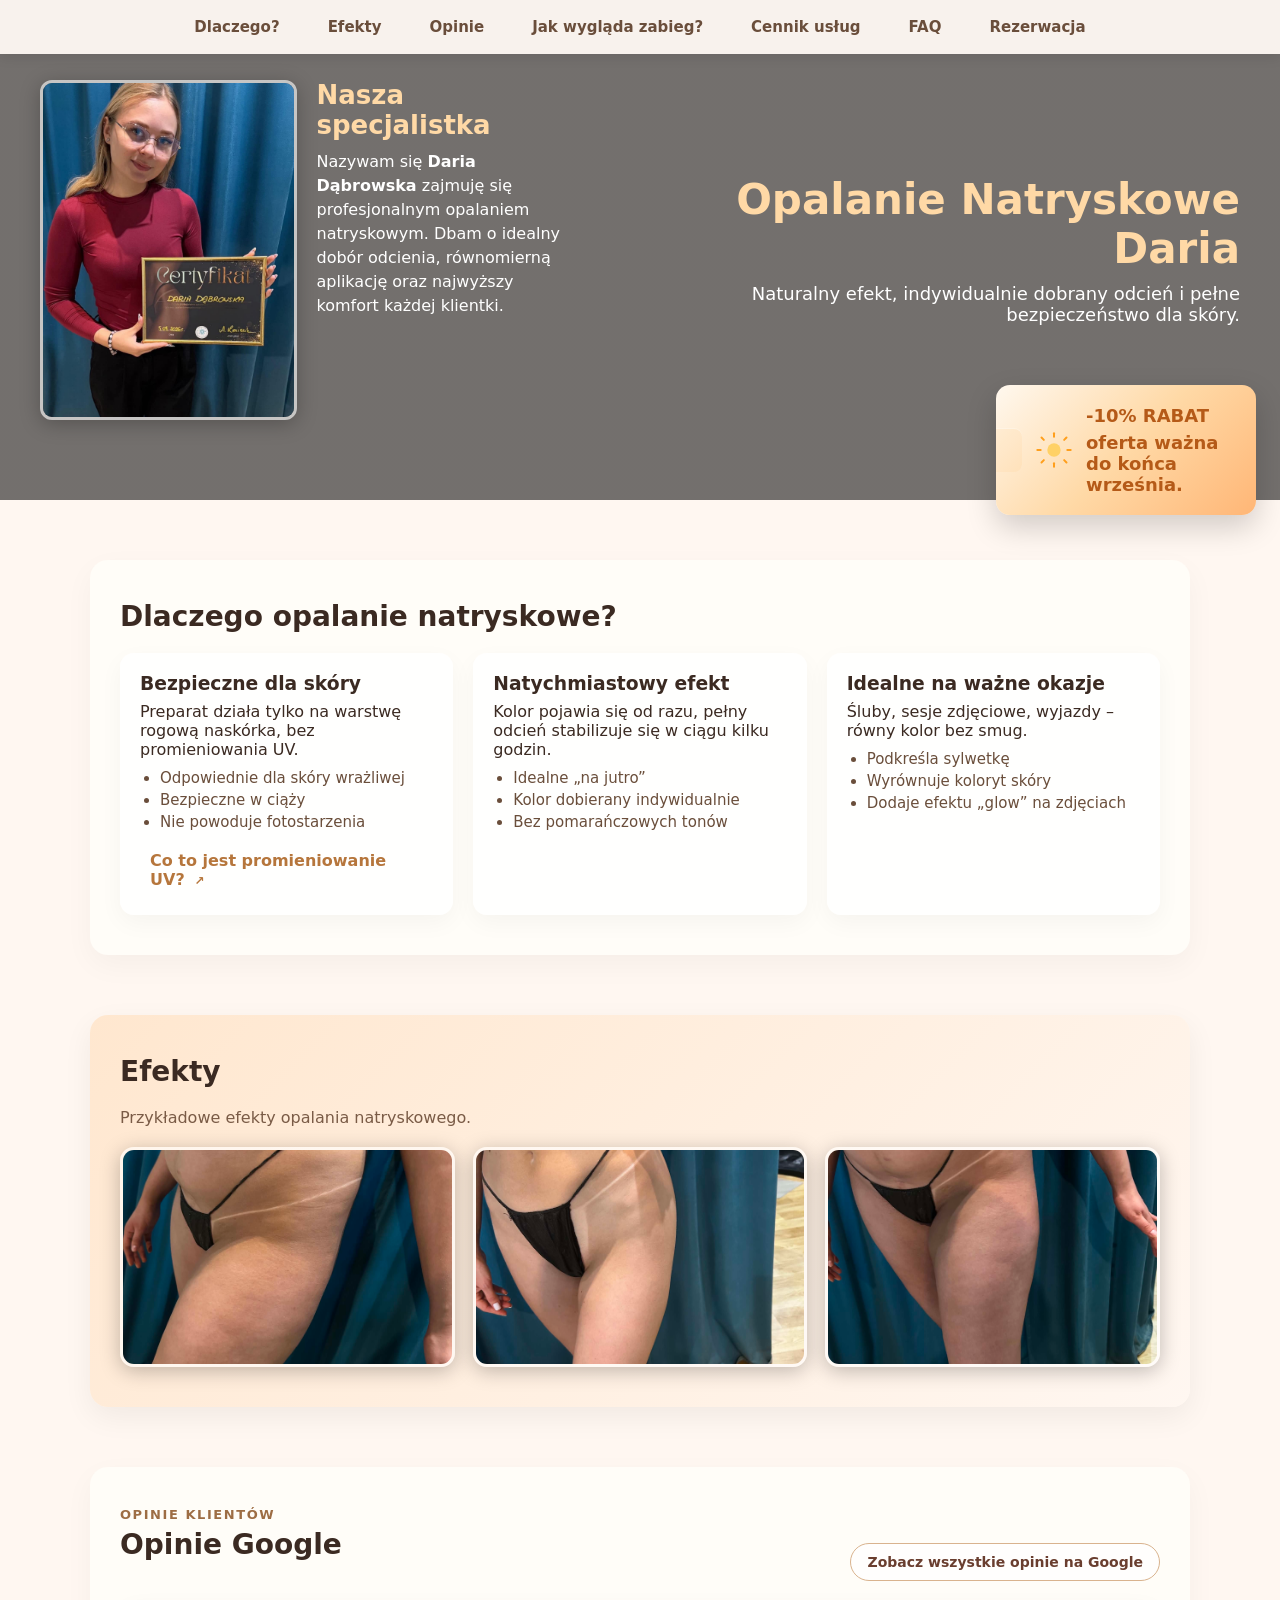
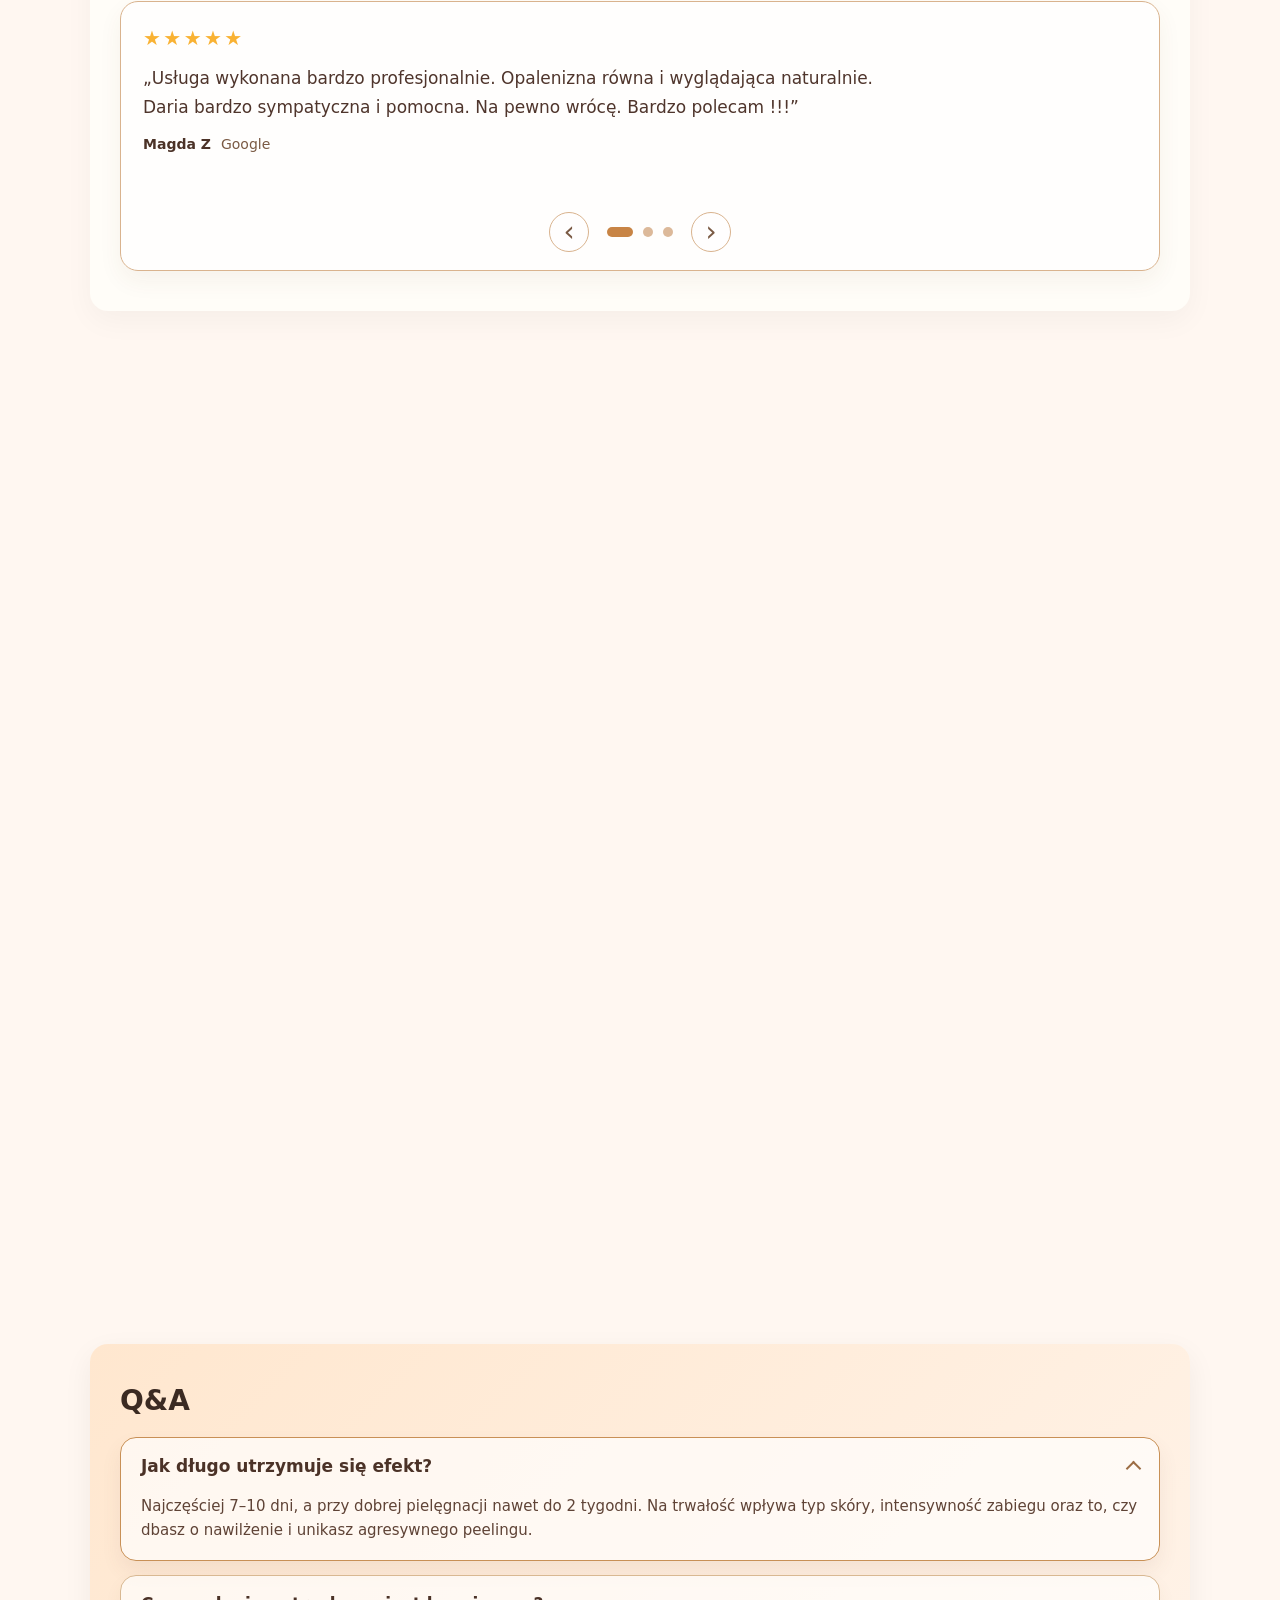
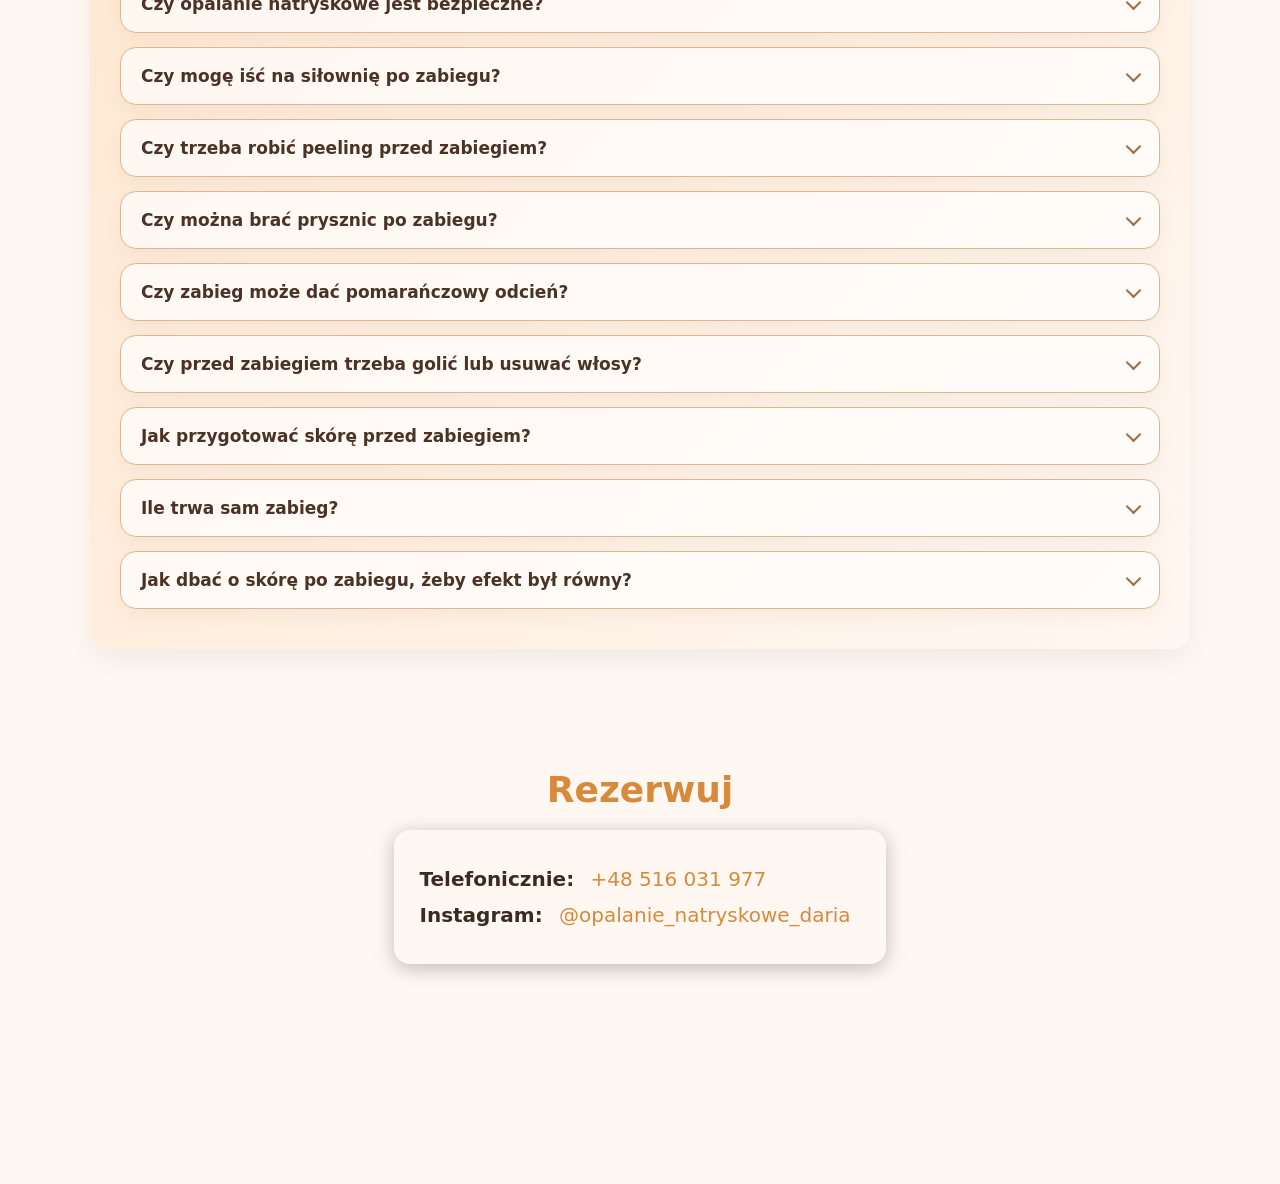
==== commit 703c4d7e: "update8" ====
--- a/index.html
+++ b/index.html
@@ -17,6 +17,7 @@
     <nav>
         <a href="#dlaczego">Dlaczego?</a>
         <a href="#galeria">Efekty</a>
+        <a href="#opinie">Opinie</a>
         <a href="#zabieg">Jak wygląda zabieg?</a>
         <a href="#cennik">Cennik usług</a>
         <a href="#faq">FAQ</a>
@@ -94,6 +95,59 @@
         <img loading="lazy" src="DA1.jpg" alt="Efekt opalania natryskowego 1" class="spec-img" onclick="openImg(this.src)">
         <img loading="lazy" src="DA2.jpg" alt="Efekt opalania natryskowego 2" class="spec-img" onclick="openImg(this.src)">
         <img loading="lazy" src="DA3.jpg" alt="Efekt opalania natryskowego 3" class="spec-img" onclick="openImg(this.src)">
+    </div>
+</section>
+
+<section id="opinie" class="section panel-soft google-review-section">
+    <div class="review-header">
+        <div>
+            <p class="section-kicker">Opinie klientów</p>
+            <h2>Opinie Google</h2>
+        </div>
+        <a class="google-review-link" href="https://g.page/r/CXUq17AfL34REAE/review" target="_blank" rel="noopener">
+            Zobacz wszystkie opinie na Google
+        </a>
+    </div>
+
+    <div class="google-review-slider" aria-live="polite">
+        <div class="review-track">
+            <article class="review-slide active">
+                <div class="google-stars" aria-label="5 gwiazdek">★★★★★</div>
+                <p class="review-text">„Usługa wykonana bardzo profesjonalnie. Opalenizna równa i wyglądająca naturalnie. Daria bardzo sympatyczna i pomocna. Na pewno wrócę. Bardzo polecam !!!”</p>
+                <div class="review-meta">
+                    <strong>Magda Z</strong>
+                    <span>Google</span>
+                </div>
+            </article>
+
+            <article class="review-slide">
+                <div class="google-stars" aria-label="5 gwiazdek">★★★★★</div>
+                <p class="review-text">„Wyszło naprawdę świetnie. Jestem tak bardzo zadowolona z efektu. Opalenizna jest równa i naturalna. A co najważniejsze - cudowna atmosfera!”</p>
+                <div class="review-meta">
+                    <strong>Dominika M</strong>
+                    <span>Google</span>
+                </div>
+            </article>
+
+            <article class="review-slide">
+                <div class="google-stars" aria-label="4 gwiazdki">★★★★☆</div>
+                <p class="review-text">„Bardzo polecam usługę pani Darii, bardzo sympatyczna osoba z dobrym podejściem do klienta, w swoją pracę wkłada całe serduszko opalenizna nie dość że super wygląda to i świetnie się trzyma rewelacja!”</p>
+                <div class="review-meta">
+                    <strong>Wika Wiktoria</strong>
+                    <span>Google</span>
+                </div>
+            </article>
+        </div>
+
+        <div class="review-controls" aria-label="Przełączanie opinii">
+            <button class="review-arrow prev" type="button" aria-label="Poprzednia opinia">‹</button>
+            <div class="review-dots" aria-label="Indykatory opinii">
+                <button class="dot active" type="button" aria-label="Pokaż pierwszą opinię"></button>
+                <button class="dot" type="button" aria-label="Pokaż drugą opinię"></button>
+                <button class="dot" type="button" aria-label="Pokaż trzecią opinię"></button>
+            </div>
+            <button class="review-arrow next" type="button" aria-label="Następna opinia">›</button>
+        </div>
     </div>
 </section>
 
@@ -134,22 +188,109 @@
 
 
 <section id="faq" class="section panel-gradient">
-    <h2>FAQ</h2>
+    <h2>Q&A</h2>
     <div class="faq-list">
-        <div class="faq-item">
-            <h3>Jak długo utrzymuje się efekt?</h3>
-            <p>Najczęściej 7–10 dni, w zależności od pielęgnacji skóry.</p>
-        </div>
-        <div class="faq-item">
-            <h3>Czy opalanie natryskowe jest bezpieczne?</h3>
-            <p>Tak, ponieważ nie wykorzystuje promieniowania UV. Preparaty z DHA są szeroko stosowane w kosmetyce.</p>
-            <a class="ref-link" href="https://pl.wikipedia.org/wiki/Samoopalacz" target="_blank">
-                Przeczytaj więcej o samoopalaczach
-            </a>
-        </div>
-        <div class="faq-item">
-            <h3>Czy mogę iść na siłownię po zabiegu?</h3>
-            <p>Zaleca się unikanie intensywnego pocenia przez pierwsze godziny po zabiegu.</p>
+        <div class="faq-item active">
+            <button class="faq-question" type="button" aria-expanded="true">
+                <span>Jak długo utrzymuje się efekt?</span>
+                <span class="faq-arrow" aria-hidden="true"></span>
+            </button>
+            <div class="faq-answer">
+                <p>Najczęściej 7–10 dni, a przy dobrej pielęgnacji nawet do 2 tygodni. Na trwałość wpływa typ skóry, intensywność zabiegu oraz to, czy dbasz o nawilżenie i unikasz agresywnego peelingu.</p>
+            </div>
+        </div>
+
+        <div class="faq-item">
+            <button class="faq-question" type="button" aria-expanded="false">
+                <span>Czy opalanie natryskowe jest bezpieczne?</span>
+                <span class="faq-arrow" aria-hidden="true"></span>
+            </button>
+            <div class="faq-answer">
+                <p>Tak. W klasycznych zabiegach sprawa dotyczy produktów z DHA, które działają na warstwę rogową naskórka i nie wykorzystują promieniowania UV. Dla większości osób jest to bezpieczna forma uzyskania opalenizny.</p>
+                <a class="ref-link" href="https://pl.wikipedia.org/wiki/Samoopalacz" target="_blank">
+                    Przeczytaj więcej o samoopalaczach
+                </a>
+            </div>
+        </div>
+
+        <div class="faq-item">
+            <button class="faq-question" type="button" aria-expanded="false">
+                <span>Czy mogę iść na siłownię po zabiegu?</span>
+                <span class="faq-arrow" aria-hidden="true"></span>
+            </button>
+            <div class="faq-answer">
+                <p>Najlepiej unikać intensywnego pocenia przez pierwsze kilka godzin po aplikacji. Świeżo nałożona mgiełka i wilgoć mogą zaburzyć równomierny efekt oraz nasilić poczucie ściągnięcia skóry.</p>
+            </div>
+        </div>
+
+        <div class="faq-item">
+            <button class="faq-question" type="button" aria-expanded="false">
+                <span>Czy trzeba robić peeling przed zabiegiem?</span>
+                <span class="faq-arrow" aria-hidden="true"></span>
+            </button>
+            <div class="faq-answer">
+                <p>Tak, dobrze jest wykonać delikatny peeling 24–48 godzin przed zabiegiem. Dzięki temu skóra jest gładka, a kolor rozkłada się równomiernie i dłużej wygląda naturalnie.</p>
+            </div>
+        </div>
+
+        <div class="faq-item">
+            <button class="faq-question" type="button" aria-expanded="false">
+                <span>Czy można brać prysznic po zabiegu?</span>
+                <span class="faq-arrow" aria-hidden="true"></span>
+            </button>
+            <div class="faq-answer">
+                <p>Tak, ale najlepiej odczekać kilka godzin po aplikacji, aż kolor się ustabilizuje. W pierwszych godzinach zaleca się unikanie bardzo gorącej wody i mocnego pocierania skóry.</p>
+            </div>
+        </div>
+
+        <div class="faq-item">
+            <button class="faq-question" type="button" aria-expanded="false">
+                <span>Czy zabieg może dać pomarańczowy odcień?</span>
+                <span class="faq-arrow" aria-hidden="true"></span>
+            </button>
+            <div class="faq-answer">
+                <p>Może to się zdarzyć przy zbyt ciemnym odcieniu lub nieprawidłowej aplikacji. Profesjonalny dobór koloru oraz równomierne rozprowadzenie preparatu pozwalają uzyskać naturalny, złocisty efekt bez pomarańczowych tonów.</p>
+            </div>
+        </div>
+
+        <div class="faq-item">
+            <button class="faq-question" type="button" aria-expanded="false">
+                <span>Czy przed zabiegiem trzeba golić lub usuwać włosy?</span>
+                <span class="faq-arrow" aria-hidden="true"></span>
+            </button>
+            <div class="faq-answer">
+                <p>Najlepiej zrobić depilację lub golenie dzień wcześniej, nie tuż przed zabiegiem. To pozwala ograniczyć podrażnienia i lepsze rozłożenie koloru na skórze.</p>
+            </div>
+        </div>
+
+        <div class="faq-item">
+            <button class="faq-question" type="button" aria-expanded="false">
+                <span>Jak przygotować skórę przed zabiegiem?</span>
+                <span class="faq-arrow" aria-hidden="true"></span>
+            </button>
+            <div class="faq-answer">
+                <p>Skóra powinna być czysta, sucha i bez kremów, olejków czy dezodorantów na miejscach aplikacji. Dobrze jest też zrezygnować z mocnych scrubów i kosmetyków z alkoholem na dzień przed zabiegiem.</p>
+            </div>
+        </div>
+
+        <div class="faq-item">
+            <button class="faq-question" type="button" aria-expanded="false">
+                <span>Ile trwa sam zabieg?</span>
+                <span class="faq-arrow" aria-hidden="true"></span>
+            </button>
+            <div class="faq-answer">
+                <p>Zwykle od 10 do 20 minut, w zależności od części ciała i tego, czy wykonujesz pełny zabieg, czy tylko wybrane partie. Pełen efekt koloryzacji pojawia się po kilku godzinach.</p>
+            </div>
+        </div>
+
+        <div class="faq-item">
+            <button class="faq-question" type="button" aria-expanded="false">
+                <span>Jak dbać o skórę po zabiegu, żeby efekt był równy?</span>
+                <span class="faq-arrow" aria-hidden="true"></span>
+            </button>
+            <div class="faq-answer">
+                <p>Po zabiegu warto stosować lekkie, nawilżające kosmetyki bez alkoholu, unikać mocnego peelingu, szorstkich rękawic i długich kąpieli. Dobrze działa regularne nawilżanie, które pomaga zachować efekt równomiernie i dłużej.</p>
+            </div>
         </div>
     </div>
 </section>
--- a/style.css
+++ b/style.css
@@ -350,23 +350,232 @@
     transform: translateY(-4px);
     box-shadow: 0 10px 25px rgba(0,0,0,0.18);
 }
+/* Google reviews */
+
+.google-review-section {
+    position: relative;
+}
+
+.review-header {
+    display: flex;
+    align-items: end;
+    justify-content: space-between;
+    gap: 20px;
+    margin-bottom: 20px;
+}
+
+.section-kicker {
+    font-size: 13px;
+    letter-spacing: 0.12em;
+    text-transform: uppercase;
+    color: #9d6d44;
+    font-weight: 700;
+    margin-bottom: 6px;
+}
+
+.google-review-link {
+    display: inline-flex;
+    align-items: center;
+    justify-content: center;
+    padding: 10px 16px;
+    border-radius: 999px;
+    background: rgba(255, 255, 255, 0.7);
+    border: 1px solid #d9b38e;
+    color: #6a3e2f;
+    font-size: 14px;
+    font-weight: 600;
+    text-decoration: none;
+}
+
+.google-review-slider {
+    background: rgba(255, 255, 255, 0.72);
+    border: 1px solid #d9b38e;
+    border-radius: 18px;
+    padding: 24px 22px 18px;
+    box-shadow: 0 10px 25px rgba(96, 66, 42, 0.06);
+}
+
+.review-track {
+    position: relative;
+    min-height: 170px;
+}
+
+.review-slide {
+    position: absolute;
+    inset: 0;
+    opacity: 0;
+    transform: translateX(18px);
+    pointer-events: none;
+    transition: opacity 0.5s ease, transform 0.5s ease;
+    display: flex;
+    flex-direction: column;
+    justify-content: center;
+    gap: 14px;
+}
+
+.review-slide.active {
+    opacity: 1;
+    transform: translateX(0);
+    pointer-events: auto;
+    position: relative;
+}
+
+.google-stars {
+    color: #f9b233;
+    letter-spacing: 0.12em;
+    font-size: 20px;
+}
+
+.review-text {
+    font-size: 17px;
+    line-height: 1.7;
+    color: #4f352c;
+    max-width: 760px;
+}
+
+.review-meta {
+    display: flex;
+    align-items: center;
+    gap: 10px;
+    color: #7a5a44;
+    font-size: 14px;
+}
+
+.review-meta strong {
+    color: #4b3227;
+}
+
+.review-controls {
+    margin-top: 16px;
+    display: flex;
+    align-items: center;
+    justify-content: center;
+    gap: 18px;
+}
+
+.review-arrow {
+    width: 40px;
+    height: 40px;
+    border: 1px solid #d9b38e;
+    border-radius: 50%;
+    background: rgba(255,255,255,0.7);
+    color: #7a5a44;
+    font-size: 28px;
+    line-height: 1;
+    cursor: pointer;
+    transition: all 0.2s ease;
+}
+
+.review-arrow:hover {
+    background: #f3dfc6;
+    transform: translateY(-1px);
+}
+
+.review-dots {
+    display: flex;
+    align-items: center;
+    justify-content: center;
+    gap: 10px;
+}
+
+.dot {
+    width: 10px;
+    height: 10px;
+    border-radius: 50%;
+    background: #dcb99a;
+    border: none;
+    cursor: pointer;
+    transition: all 0.25s ease;
+}
+
+.dot.active {
+    width: 26px;
+    border-radius: 999px;
+    background: #c88445;
+}
+
 /* FAQ */
 
 .faq-list {
-    display: grid;
-    grid-template-columns: repeat(auto-fit, minmax(260px, 1fr));
-    gap: 18px;
+    display: flex;
+    flex-direction: column;
+    gap: 14px;
 }
 
 .faq-item {
-    background: rgba(255, 255, 255, 0.9);
-    border-radius: 14px;
-    padding: 18px;
-    box-shadow: 0 8px 24px rgba(0,0,0,0.04);
-}
-
-.faq-item h3 {
-    margin-bottom: 6px;
+    border: 1px solid #d8b892;
+    background: rgba(255, 255, 255, 0.68);
+    border-radius: 16px;
+    box-shadow: 0 8px 18px rgba(113, 82, 58, 0.06);
+    overflow: hidden;
+    transition: border-color 0.25s ease, box-shadow 0.25s ease;
+}
+
+.faq-item.active {
+    border-color: #c89056;
+    box-shadow: 0 10px 20px rgba(113, 82, 58, 0.08);
+}
+
+.faq-question {
+    width: 100%;
+    background: transparent;
+    border: none;
+    padding: 18px 20px;
+    display: flex;
+    align-items: center;
+    justify-content: space-between;
+    gap: 16px;
+    color: #4b3227;
+    font: inherit;
+    text-align: left;
+    cursor: pointer;
+    font-size: 17px;
+    font-weight: 600;
+}
+
+.faq-question:hover {
+    background: rgba(216, 184, 146, 0.08);
+}
+
+.faq-answer {
+    padding: 0 20px 0;
+    max-height: 0;
+    overflow: hidden;
+    transition: max-height 0.35s ease, padding 0.35s ease;
+}
+
+.faq-item.active .faq-answer {
+    max-height: 260px;
+    padding: 0 20px 18px;
+}
+
+.faq-answer p {
+    margin: 0;
+    color: #5f4336;
+    line-height: 1.6;
+    font-size: 15px;
+}
+
+.faq-answer .ref-link {
+    margin-top: 12px;
+}
+
+.faq-arrow {
+    position: relative;
+    display: inline-block;
+    width: 11px;
+    height: 11px;
+    border-right: 2px solid #9d6d44;
+    border-bottom: 2px solid #9d6d44;
+    transform: rotate(45deg);
+    transition: transform 0.25s ease;
+    flex-shrink: 0;
+    margin-top: -4px;
+}
+
+.faq-item.active .faq-arrow {
+    transform: rotate(225deg);
+    margin-top: 4px;
 }
 
 /* rezerwacja */
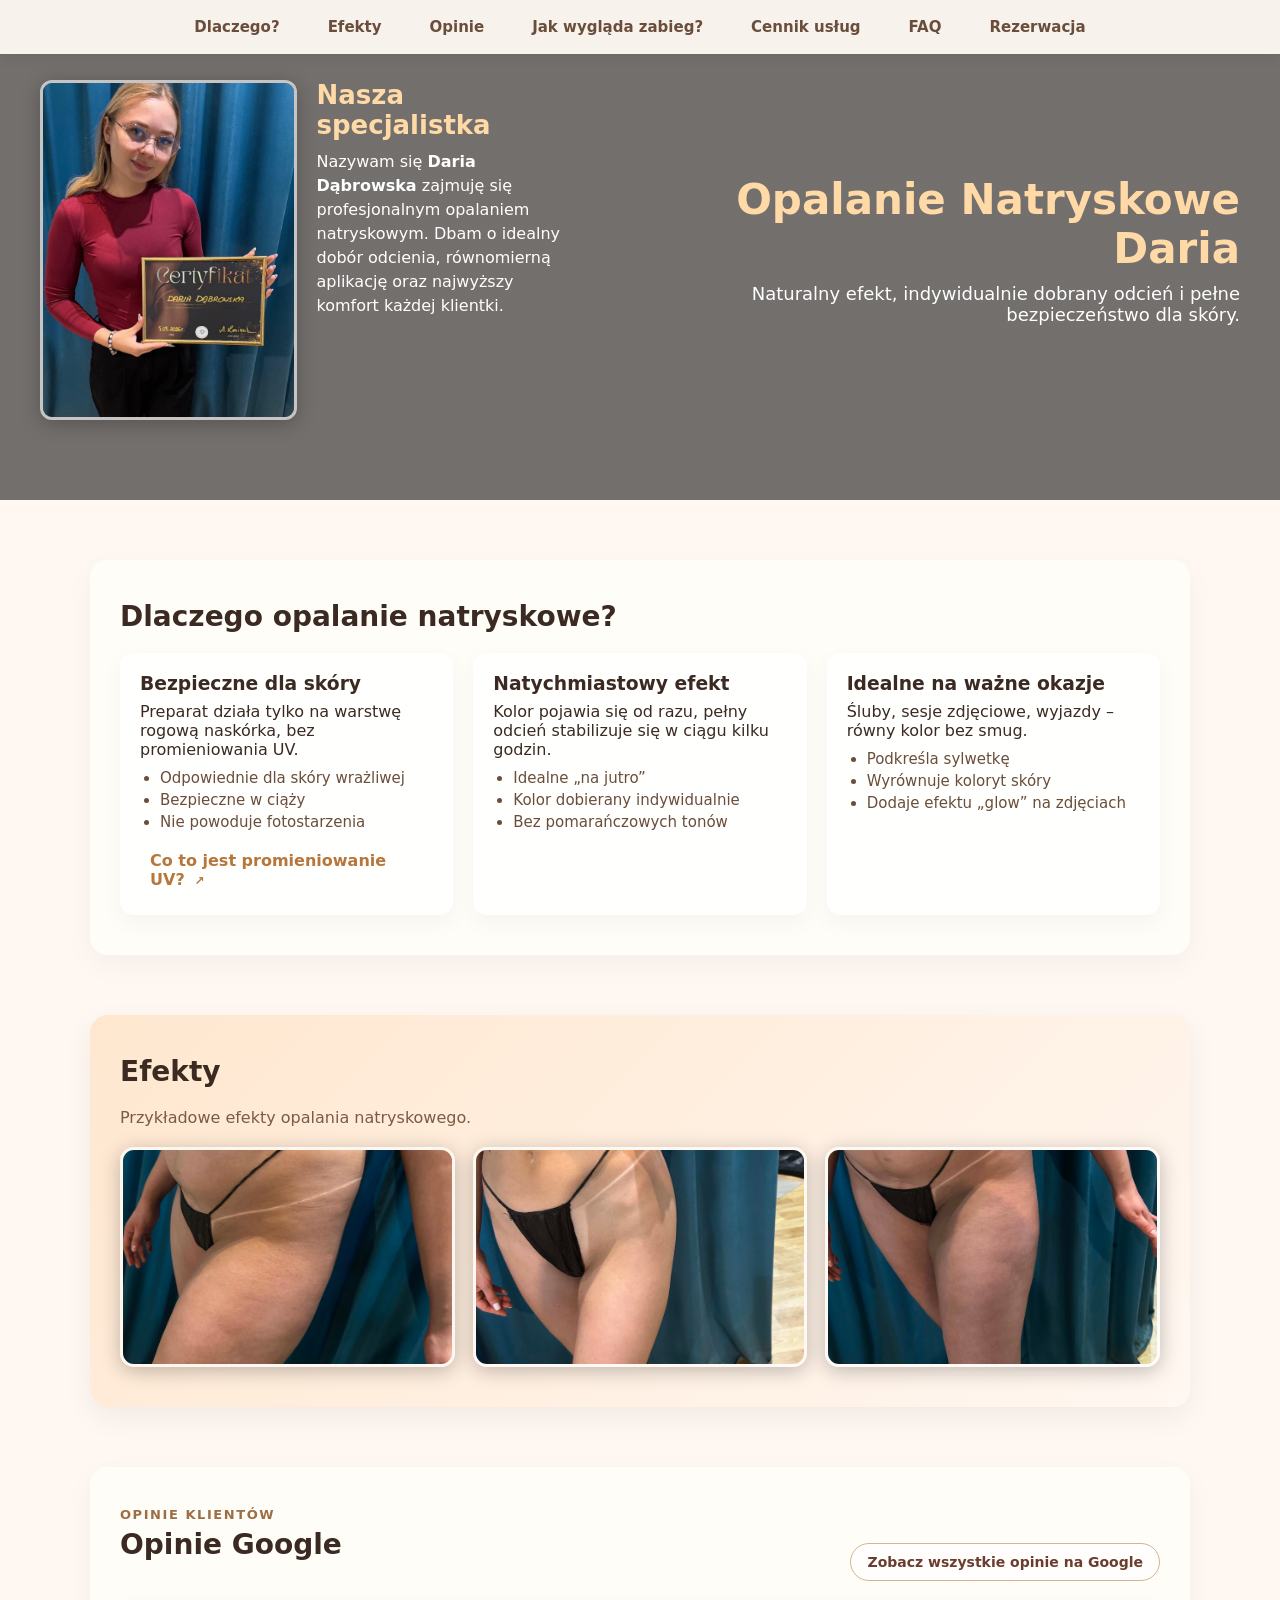
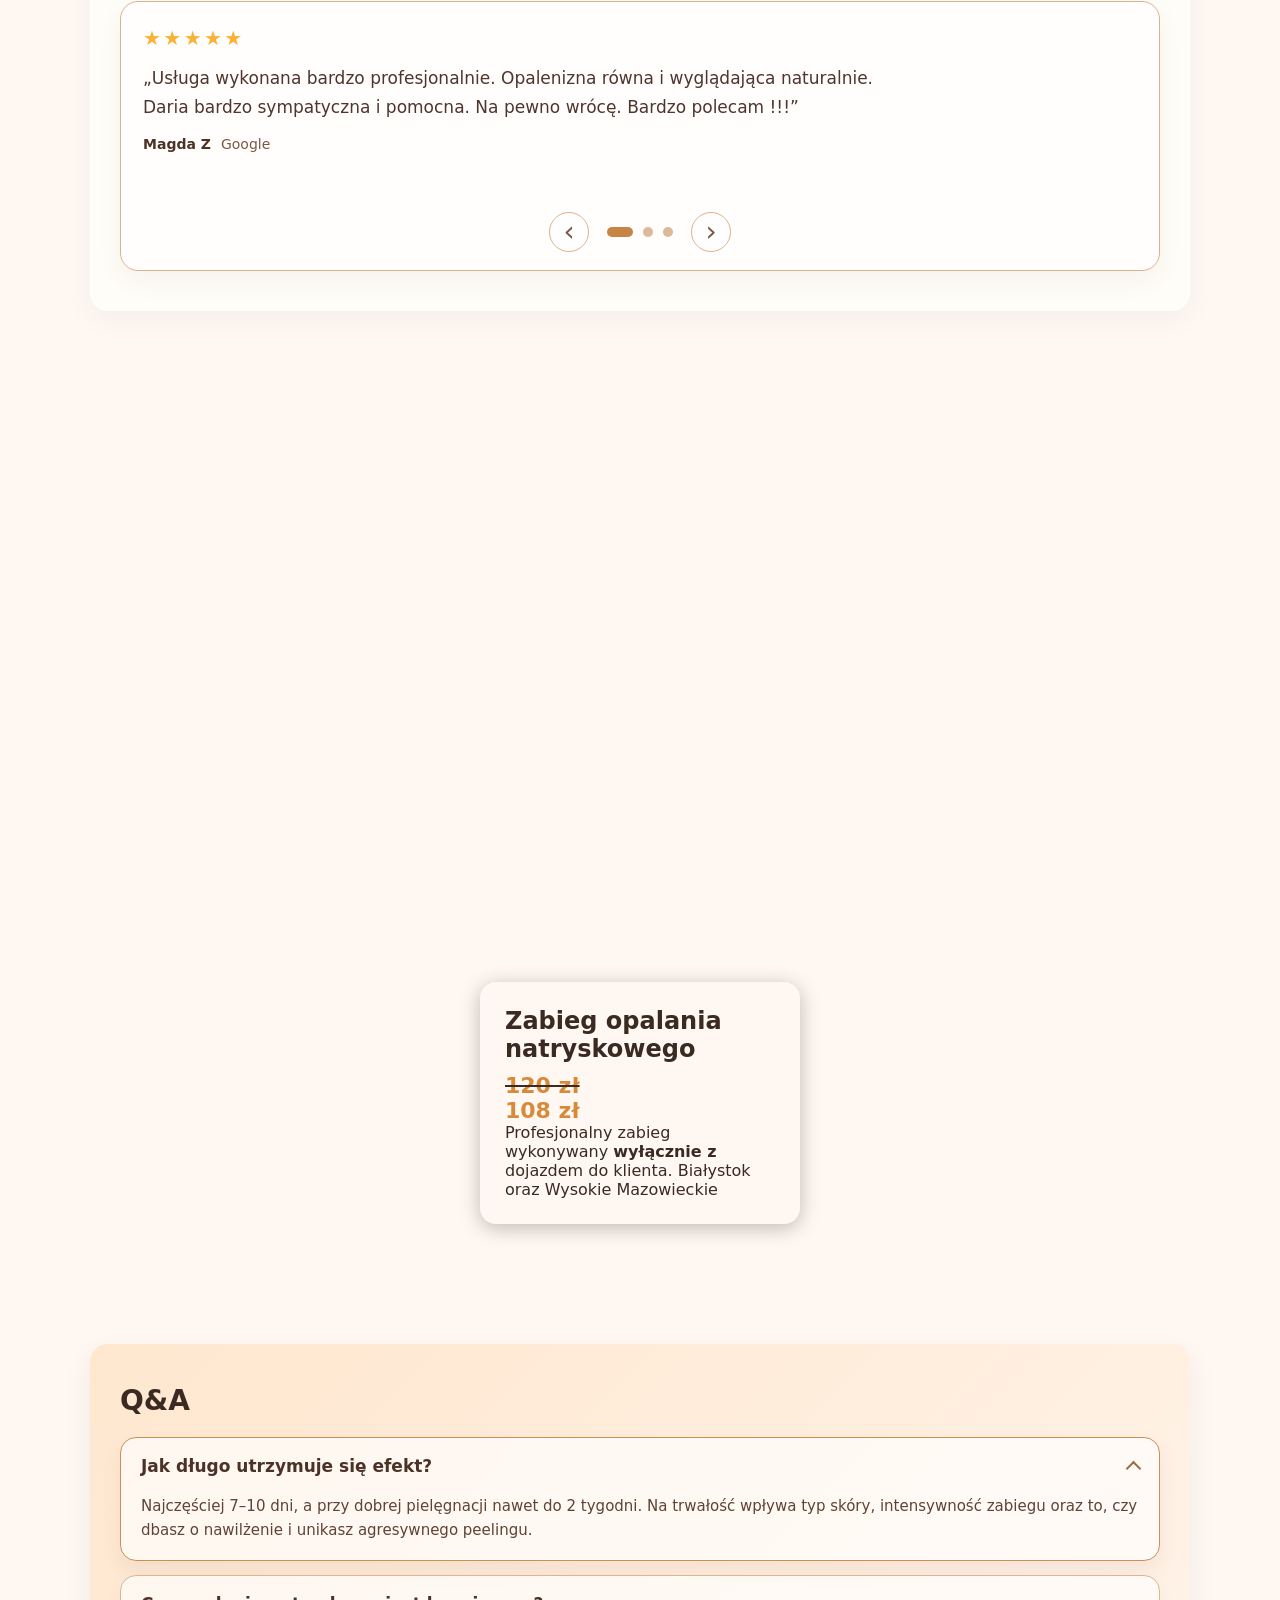
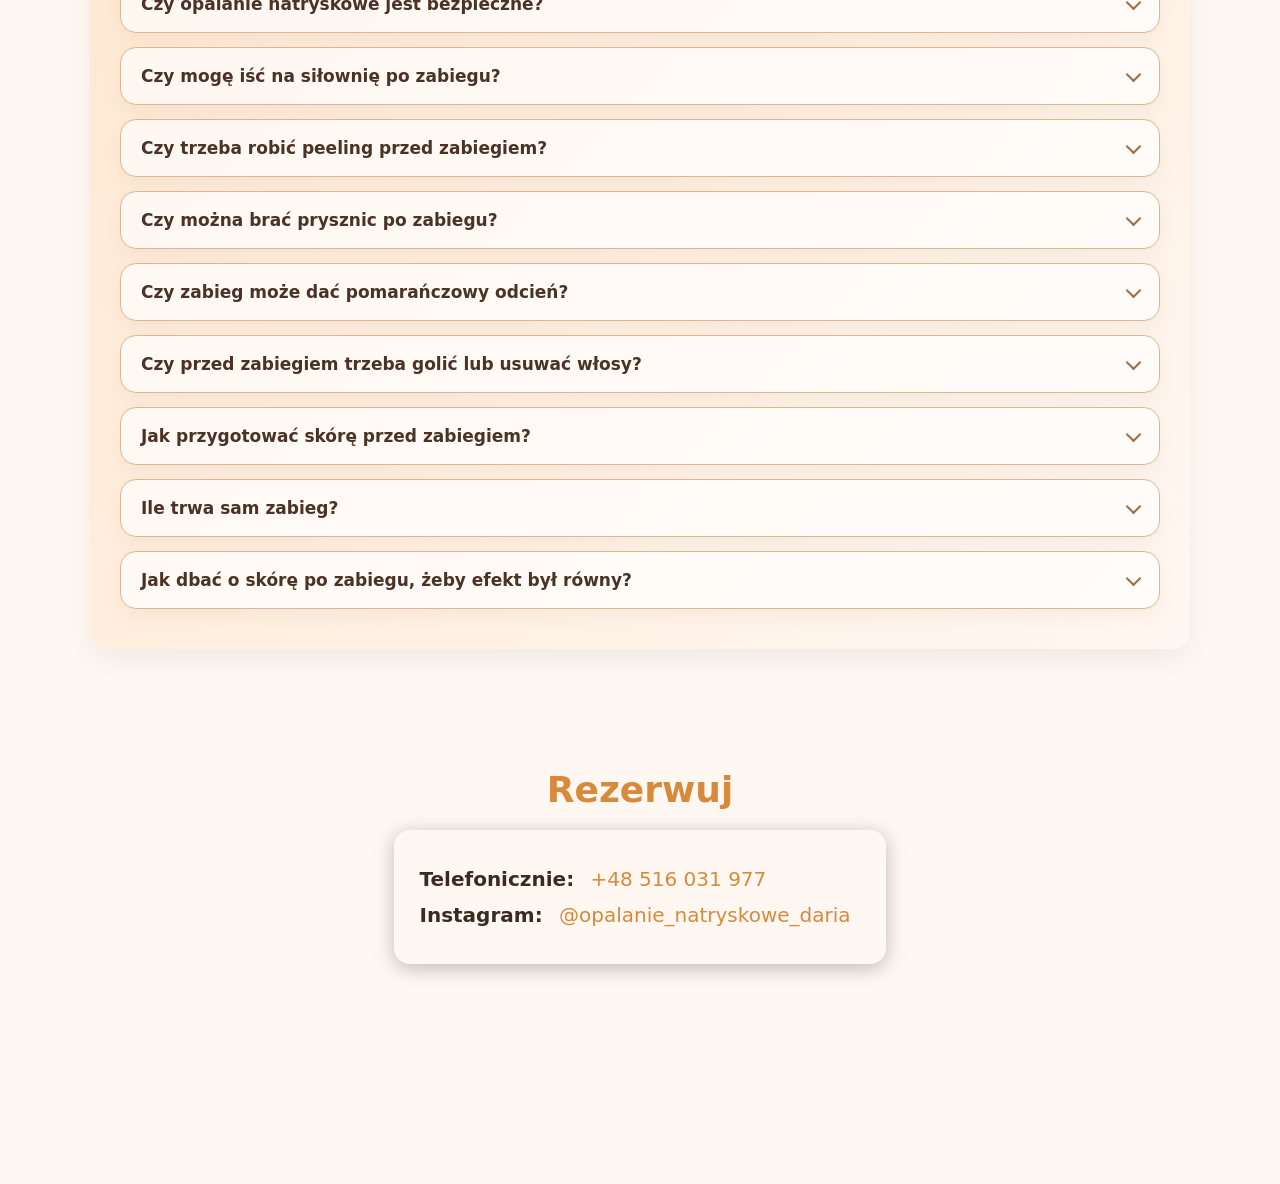
==== commit 3204ce5a: "Comment out discount box in index.html" ====
--- a/index.html
+++ b/index.html
@@ -309,7 +309,7 @@
 
 </main>
 
-<!-- Box Rabatu -->
+<!-- Box Rabatu 
 <div class="discount-floating" role="note" aria-label="-10% rabat do końca września">
     <a href="#rezerwacja" class="discount-link">
         <svg width="40" height="40" viewBox="0 0 24 24" fill="none" xmlns="http://www.w3.org/2000/svg" aria-hidden="true">
@@ -330,7 +330,7 @@
             <span><strong>oferta ważna do końca września.</strong></span>
         </div>
     </a>
-</div>
+</div>-->
 
 <div id="imgModal" class="img-modal" onclick="closeImg()">
     <img id="imgModalContent">
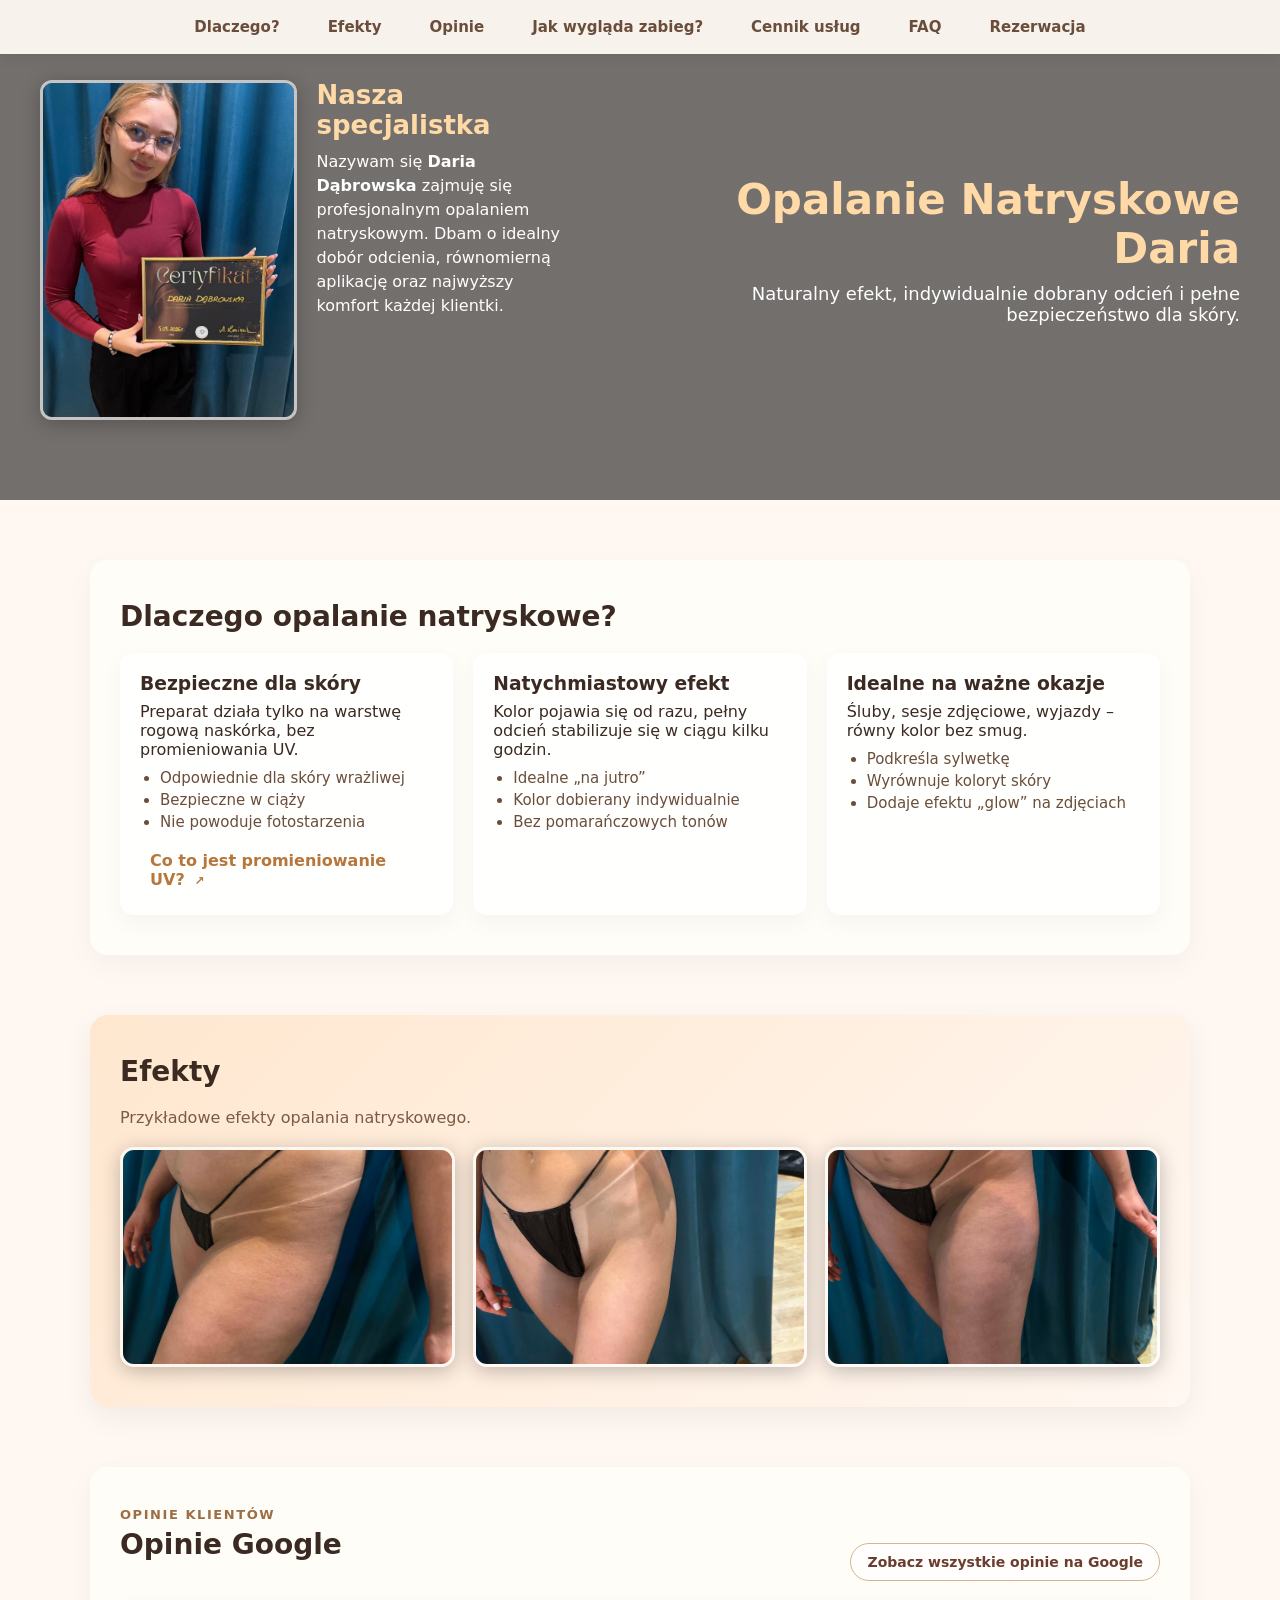
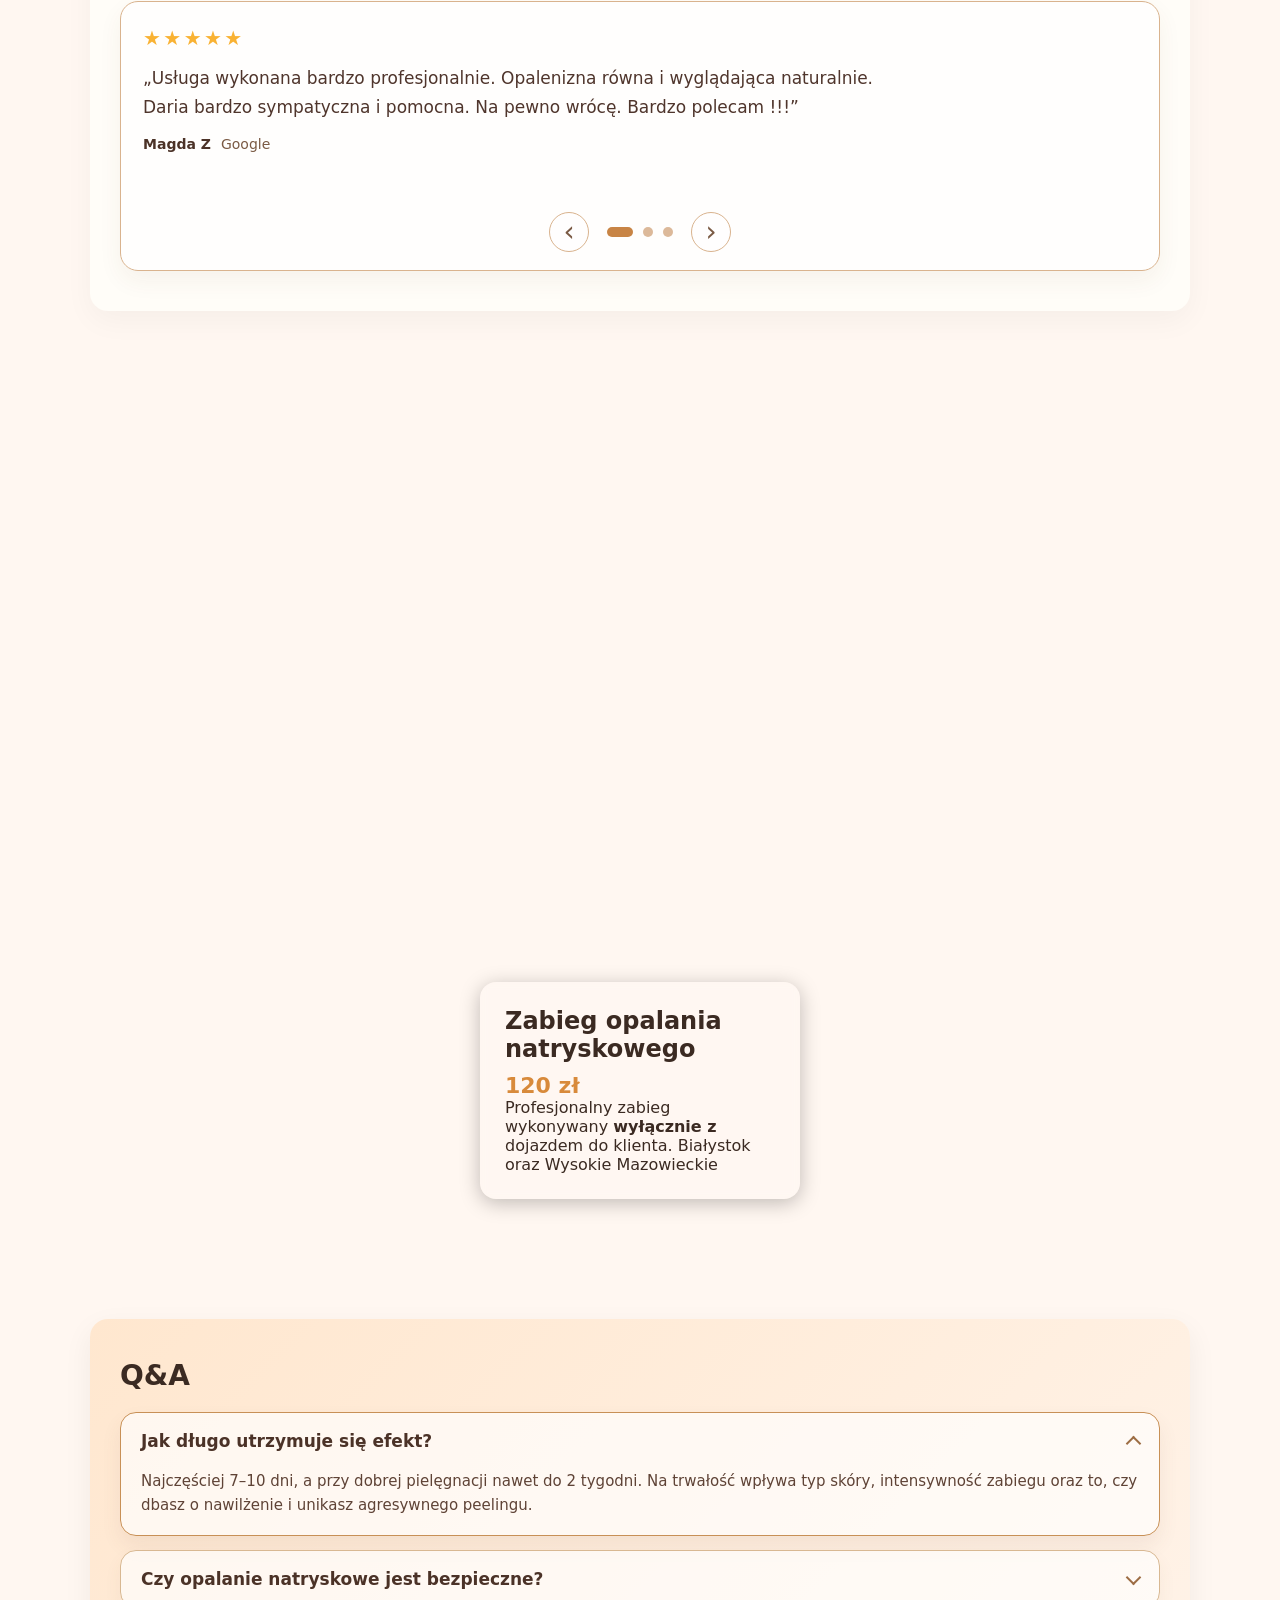
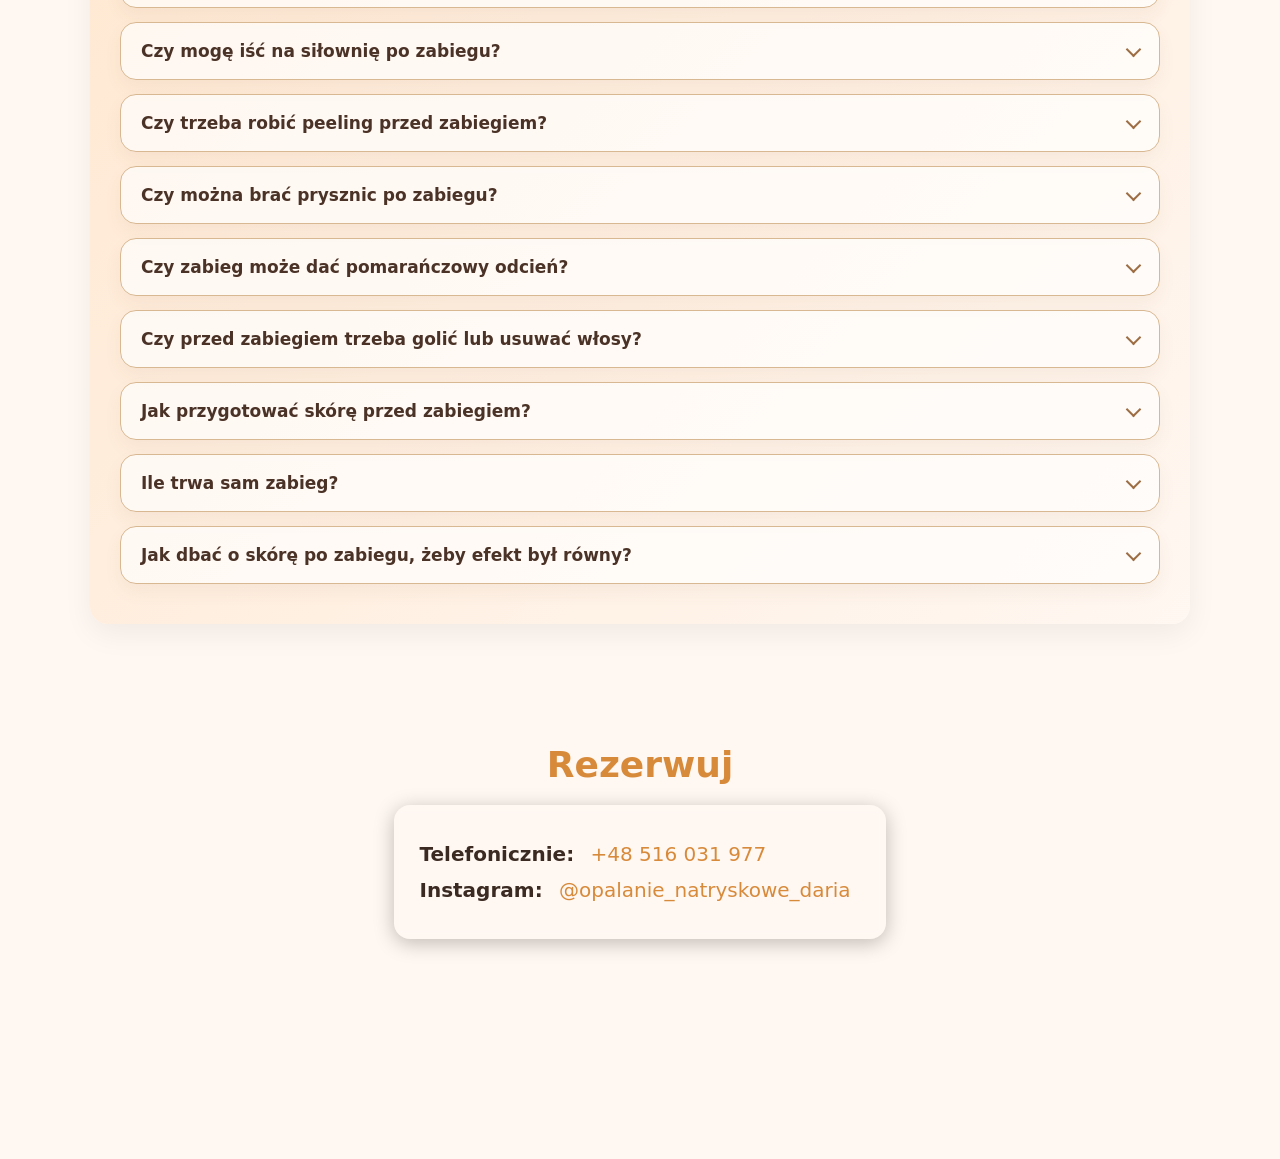
==== commit db380d0e: "Update pricing for spray tanning treatment" ====
--- a/index.html
+++ b/index.html
@@ -178,7 +178,7 @@
         
         <div class="cennik-box slide-in" >
             <h3>Zabieg opalania natryskowego</h3>
-            <s><p class="cena">120 zł</p></s><p class="cena">108 zł</p>
+            <p class="cena">120 zł</p>
             <p>Profesjonalny zabieg wykonywany <strong>wyłącznie z</strong> dojazdem do klienta. Białystok oraz Wysokie Mazowieckie</p>
         </div>
 
